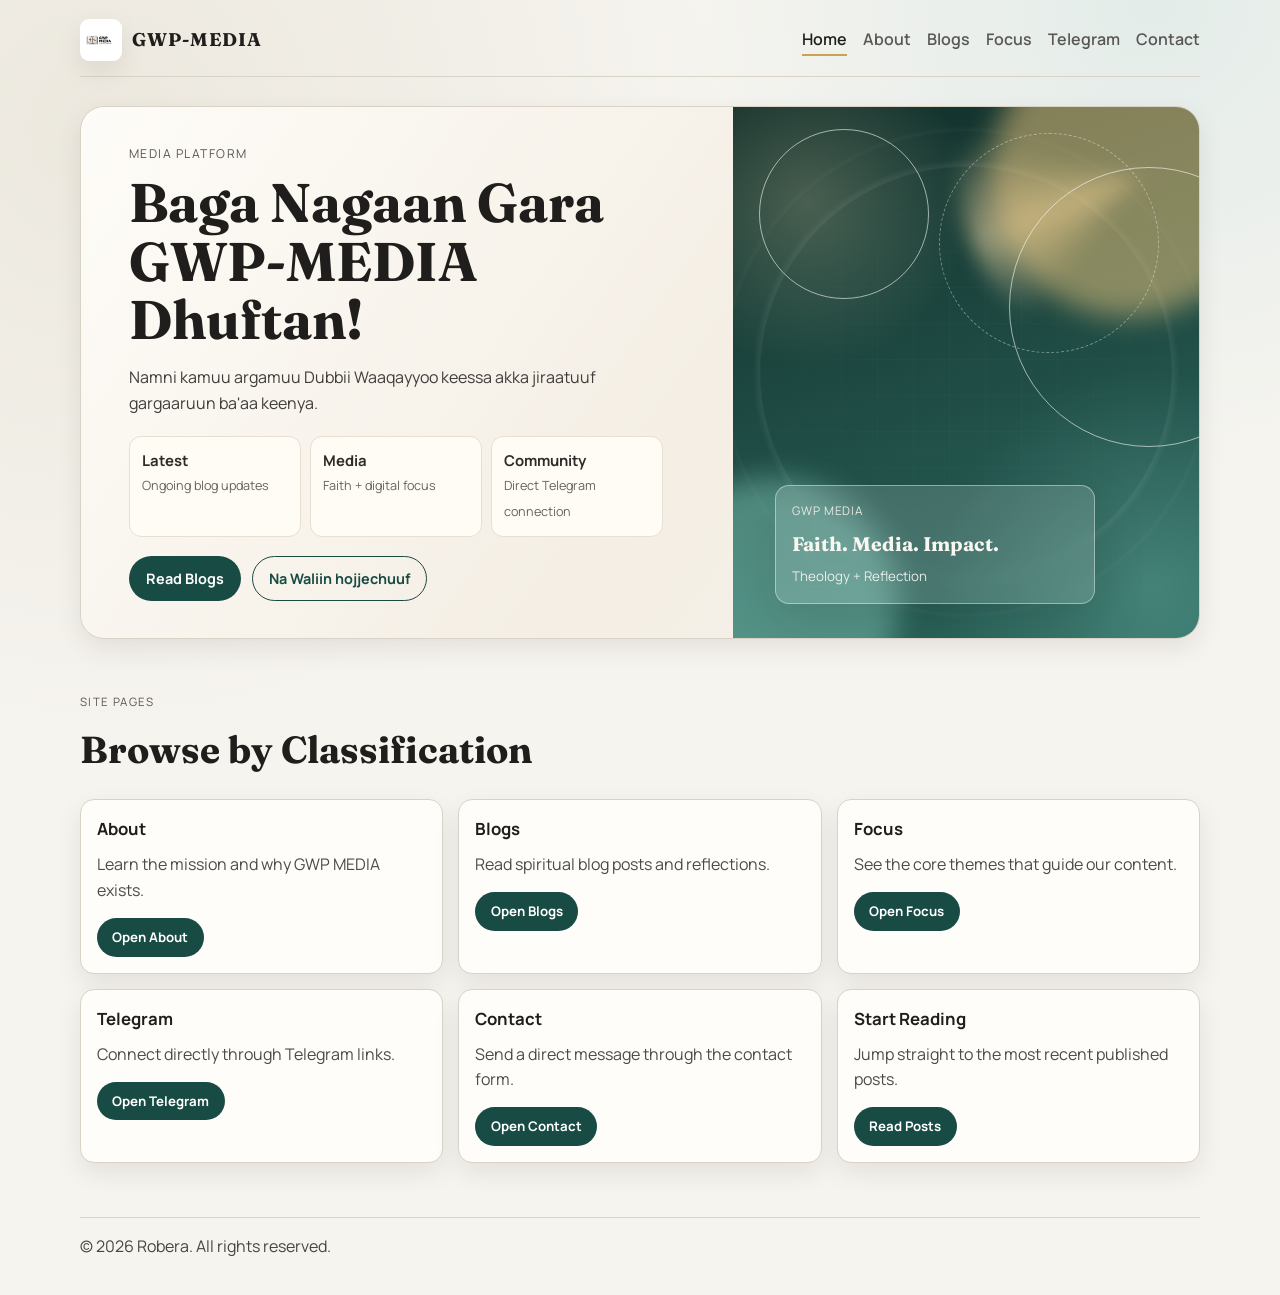
==== index.html @ 9ec862ce "Add files via upload" ====
﻿<!DOCTYPE html>
<html lang="en">
<head>
  <meta charset="UTF-8">
  <meta name="viewport" content="width=device-width, initial-scale=1">
  <meta name="description" content="GWP MEDIA personal site for ongoing media updates, Christian blog posts, and faith-focused content.">
  <meta name="robots" content="index, follow, max-image-preview:large">
  <link rel="canonical" href="https://www.example.com/">
  <meta property="og:type" content="website">
  <meta property="og:title" content="GWP MEDIA | Home">
  <meta property="og:description" content="Faith. Media. Impact. Explore blogs, focus areas, and contact pages on GWP MEDIA.">
  <meta property="og:url" content="https://www.example.com/">
  <meta property="og:image" content="https://www.example.com/GWP-MEDIA.png">
  <meta name="twitter:card" content="summary_large_image">
  <meta name="twitter:title" content="GWP MEDIA | Home">
  <meta name="twitter:description" content="Faith. Media. Impact. Explore blogs, focus areas, and contact pages.">
  <meta name="twitter:image" content="https://www.example.com/GWP-MEDIA.png">
  <title>GWP MEDIA | Home</title>
  <link rel="preconnect" href="https://fonts.googleapis.com">
  <link rel="preconnect" href="https://fonts.gstatic.com" crossorigin>
  <link href="https://fonts.googleapis.com/css2?family=Fraunces:opsz,wght@9..144,600;9..144,700&family=Manrope:wght@400;500;600;700&display=swap" rel="stylesheet">
  <link rel="stylesheet" href="style.css">
  <script type="application/ld+json">
  {
    "@context": "https://schema.org",
    "@type": "Organization",
    "name": "GWP MEDIA",
    "url": "https://www.example.com/",
    "logo": "https://www.example.com/GWP-MEDIA.png",
    "sameAs": [
      "https://t.me/Believe_In_Christ79",
      "https://t.me/Gosp22"
    ]
  }
  </script>
</head>
<body>
  <header class="site-header" id="home">
    <nav class="navbar" aria-label="Main navigation">
      <a href="./index.html" class="brand" aria-label="Go to home">
        <img src="GWP-MEDIA.png" alt="GWP MEDIA logo" class="site-logo">
        <span class="logo-text">GWP-MEDIA</span>
      </a>

      <ul class="nav-links">
        <li><a href="./index.html" class="active" aria-current="page">Home</a></li>
        <li><a href="./about.html">About</a></li>
        <li><a href="./blogs.html">Blogs</a></li>
        <li><a href="./focus.html">Focus</a></li>
        <li><a href="./telegram.html">Telegram</a></li>
        <li><a href="./contact.html">Contact</a></li>
      </ul>
    </nav>

    <section class="hero" aria-label="Hero section">
      <div class="hero-copy">
        <p class="hero-kicker">Media Platform</p>
        <h1>Baga Nagaan Gara GWP-MEDIA Dhuftan!</h1>
        <p class="hero-lead"><span lang="om">Namni kamuu argamuu Dubbii Waaqayyoo keessa akka jiraatuuf gargaaruun ba'aa keenya.</span></p>

        <div class="hero-metrics" aria-label="Site highlights">
          <div class="metric">
            <strong>Latest</strong>
            <span>Ongoing blog updates</span>
          </div>
          <div class="metric">
            <strong>Media</strong>
            <span>Faith + digital focus</span>
          </div>
          <div class="metric">
            <strong>Community</strong>
            <span>Direct Telegram connection</span>
          </div>
        </div>

        <div class="hero-actions">
          <a href="./blogs.html" class="btn">Read Blogs</a>
          <a href="./contact.html" class="btn btn-outline">Na Waliin hojjechuuf</a>
        </div>
      </div>

      <div class="hero-graphic" aria-hidden="true">
        <span class="graphic-grid"></span>
        <span class="graphic-beam"></span>
        <span class="graphic-glow graphic-glow-a"></span>
        <span class="graphic-glow graphic-glow-b"></span>
        <span class="graphic-circle graphic-circle-a"></span>
        <span class="graphic-circle graphic-circle-b"></span>
        <span class="graphic-orbit"></span>
        <div class="graphic-card">
          <p>GWP MEDIA</p>
          <strong>Faith. Media. Impact.</strong>
          <small>Theology + Reflection</small>
        </div>
      </div>
    </section>
  </header>

  <main>
    <section class="section">
      <div class="section-head">
        <p class="section-tag">Site Pages</p>
        <h2>Browse by Classification</h2>
      </div>

      <div class="cards">
        <article class="card">
          <h3>About</h3>
          <p>Learn the mission and why GWP MEDIA exists.</p>
          <p><a href="./about.html" class="btn read-more">Open About</a></p>
        </article>

        <article class="card">
          <h3>Blogs</h3>
          <p>Read spiritual blog posts and reflections.</p>
          <p><a href="./blogs.html" class="btn read-more">Open Blogs</a></p>
        </article>

        <article class="card">
          <h3>Focus</h3>
          <p>See the core themes that guide our content.</p>
          <p><a href="./focus.html" class="btn read-more">Open Focus</a></p>
        </article>

        <article class="card">
          <h3>Telegram</h3>
          <p>Connect directly through Telegram links.</p>
          <p><a href="./telegram.html" class="btn read-more">Open Telegram</a></p>
        </article>

        <article class="card">
          <h3>Contact</h3>
          <p>Send a direct message through the contact form.</p>
          <p><a href="./contact.html" class="btn read-more">Open Contact</a></p>
        </article>

        <article class="card">
          <h3>Start Reading</h3>
          <p>Jump straight to the most recent published posts.</p>
          <p><a href="./blogs.html" class="btn read-more">Read Posts</a></p>
        </article>
      </div>
    </section>
  </main>

  <footer>
    <p>&copy; 2026 Robera. All rights reserved.</p>
  </footer>
</body>
</html>
---- style.css ----
﻿:root {
  --bg: #f6f4ef;
  --surface: #fffdfa;
  --text: #1f1e1c;
  --muted: #585754;
  --line: #d8d2c7;
  --primary: #184b44;
  --primary-soft: #e2f0ec;
  --gold: #c9a252;
  --shadow-soft: 0 10px 26px rgba(20, 18, 16, 0.08);
  --shadow-deep: 0 20px 52px rgba(20, 18, 16, 0.14);
}

* {
  box-sizing: border-box;
}

html,
body {
  margin: 0;
  padding: 0;
}

body {
  font-family: "Manrope", "Segoe UI", sans-serif;
  color: var(--text);
  line-height: 1.6;
  background:
    radial-gradient(circle at 8% 10%, #ece8de 0%, transparent 38%),
    radial-gradient(circle at 90% 0%, #e3ece9 0%, transparent 28%),
    var(--bg);
}

img {
  max-width: 100%;
  display: block;
}

.site-header,
.section,
footer {
  width: min(1120px, 92vw);
  margin: 0 auto;
}

.site-header {
  padding: 1.2rem 0 0;
}

.navbar {
  display: flex;
  justify-content: space-between;
  align-items: center;
  gap: 1rem;
  border-bottom: 1px solid var(--line);
  padding-bottom: 0.95rem;
}

.brand {
  display: inline-flex;
  align-items: center;
  gap: 0.65rem;
  text-decoration: none;
}

.site-logo {
  width: 42px;
  height: 42px;
  border-radius: 9px;
  object-fit: cover;
  box-shadow: var(--shadow-soft);
}

.logo-text {
  font-family: "Fraunces", serif;
  font-weight: 700;
  font-size: 1.15rem;
  letter-spacing: 0.05em;
  color: var(--text);
}

.nav-links {
  list-style: none;
  display: flex;
  flex-wrap: wrap;
  gap: 1rem;
  margin: 0;
  padding: 0;
}

.nav-links a {
  color: var(--muted);
  text-decoration: none;
  font-weight: 600;
  padding-bottom: 0.2rem;
}

.nav-links a.active,
.nav-links a:hover {
  color: var(--text);
  border-bottom: 2px solid var(--gold);
}

.hero {
  margin-top: 1.8rem;
  display: grid;
  grid-template-columns: 1.15fr 0.85fr;
  gap: 1.4rem;
  border: 1px solid var(--line);
  border-radius: 24px;
  overflow: hidden;
  background: linear-gradient(125deg, #fefcf8 0%, #f4eee4 56%, #f7f4ed 100%);
  box-shadow: var(--shadow-soft);
}

.hero-copy {
  padding: 2.3rem clamp(1.1rem, 4vw, 3rem);
}

.hero-kicker {
  text-transform: uppercase;
  letter-spacing: 0.12em;
  font-size: 0.76rem;
  margin: 0;
  color: var(--muted);
}

.hero h1 {
  font-family: "Fraunces", serif;
  margin: 0.65rem 0 0;
  font-size: clamp(2rem, 4.4vw, 3.4rem);
  line-height: 1.08;
}

.hero-lead {
  margin-top: 0.95rem;
  color: #3f3d3a;
  max-width: 58ch;
}

.hero-metrics {
  margin-top: 1.2rem;
  display: grid;
  grid-template-columns: repeat(3, minmax(0, 1fr));
  gap: 0.6rem;
}

.metric {
  background: #fffcf6;
  border: 1px solid #e7dfd1;
  border-radius: 12px;
  padding: 0.75rem;
}

.metric strong {
  display: block;
  font-size: 0.93rem;
  color: #2e2c29;
}

.metric span {
  font-size: 0.79rem;
  color: #66635f;
}

.hero-actions {
  margin-top: 1.2rem;
  display: flex;
  gap: 0.7rem;
  flex-wrap: wrap;
}

.btn {
  display: inline-block;
  text-decoration: none;
  border: 1px solid transparent;
  background: var(--primary);
  color: #fff;
  border-radius: 999px;
  padding: 0.64rem 1rem;
  font-weight: 700;
  font-size: 0.9rem;
  transition: transform 0.25s ease, box-shadow 0.25s ease, background-color 0.25s ease;
}

.btn:hover {
  transform: translateY(-2px);
  box-shadow: 0 10px 20px rgba(24, 75, 68, 0.2);
}

.btn-outline {
  background: transparent;
  color: var(--primary);
  border-color: var(--primary);
}

.hero-graphic {
  position: relative;
  min-height: 360px;
  overflow: hidden;
  isolation: isolate;
  background:
    radial-gradient(circle at 16% 18%, rgba(253, 233, 187, 0.22) 0%, transparent 28%),
    radial-gradient(circle at 90% 90%, rgba(172, 245, 231, 0.2) 0%, transparent 34%),
    linear-gradient(162deg, #112e29 0%, #1e4a43 48%, #2d6b61 100%);
}

.hero-graphic::before,
.hero-graphic::after {
  content: "";
  position: absolute;
  inset: 0;
  pointer-events: none;
}

.hero-graphic::before {
  background: linear-gradient(112deg, transparent 30%, rgba(255, 255, 255, 0.08) 50%, transparent 67%);
  transform: translateX(-130%);
  animation: lightSweep 9s ease-in-out infinite;
  mix-blend-mode: screen;
}

.hero-graphic::after {
  background:
    radial-gradient(circle at center, transparent 0 58%, rgba(255, 255, 255, 0.18) 58.5%, transparent 60.5%),
    radial-gradient(circle at center, transparent 0 68%, rgba(255, 255, 255, 0.08) 68.5%, transparent 70%);
  opacity: 0.35;
}

.graphic-grid,
.graphic-beam,
.graphic-orbit {
  position: absolute;
  pointer-events: none;
}

.graphic-grid {
  inset: 0;
  background:
    linear-gradient(to right, rgba(255, 255, 255, 0.08) 1px, transparent 1px),
    linear-gradient(to bottom, rgba(255, 255, 255, 0.08) 1px, transparent 1px);
  background-size: 36px 36px;
  mask-image: radial-gradient(circle at center, black 22%, transparent 78%);
  opacity: 0.22;
}

.graphic-beam {
  width: 360px;
  height: 360px;
  right: -120px;
  top: -110px;
  border-radius: 50%;
  background: conic-gradient(from 90deg, transparent 0 35%, rgba(245, 218, 168, 0.75) 44%, transparent 54%);
  filter: blur(10px);
  opacity: 0.72;
  animation: beamRotate 20s linear infinite;
}

.graphic-glow {
  position: absolute;
  border-radius: 50%;
  filter: blur(14px);
  z-index: 1;
}

.graphic-glow-a {
  width: 280px;
  height: 280px;
  top: -70px;
  right: -70px;
  background: rgba(255, 212, 135, 0.48);
  animation: driftSlow 10s ease-in-out infinite;
}

.graphic-glow-b {
  width: 250px;
  height: 250px;
  bottom: -90px;
  left: -85px;
  background: rgba(176, 255, 236, 0.33);
  animation: driftSlow 12s ease-in-out infinite reverse;
}

.graphic-circle {
  position: absolute;
  border-radius: 50%;
  border: 1px solid rgba(255, 255, 255, 0.58);
  z-index: 2;
}

.graphic-circle-a {
  width: 280px;
  height: 280px;
  right: -90px;
  top: 60px;
  animation: spinPulse 20s linear infinite;
}

.graphic-circle-b {
  width: 170px;
  height: 170px;
  left: 26px;
  top: 22px;
  animation: spinPulse 15s linear infinite reverse;
}

.graphic-orbit {
  width: 220px;
  height: 220px;
  border: 1px dashed rgba(255, 255, 255, 0.45);
  border-radius: 50%;
  right: 40px;
  top: 26px;
  opacity: 0.88;
  z-index: 2;
  animation: spinPulse 26s linear infinite reverse;
}

.graphic-card {
  position: absolute;
  left: 42px;
  bottom: 34px;
  width: min(82%, 320px);
  padding: 1rem;
  border-radius: 14px;
  border: 1px solid rgba(255, 255, 255, 0.42);
  background: rgba(255, 255, 255, 0.15);
  color: #f8f7f2;
  backdrop-filter: blur(8px);
  box-shadow: var(--shadow-deep);
  z-index: 4;
  animation: floatCard 7s ease-in-out infinite;
}

.graphic-card p {
  margin: 0;
  letter-spacing: 0.07em;
  font-size: 0.74rem;
  text-transform: uppercase;
  color: #ebe8df;
}

.graphic-card strong {
  display: block;
  margin-top: 0.48rem;
  font-family: "Fraunces", serif;
  font-size: 1.23rem;
}

.graphic-card small {
  display: block;
  margin-top: 0.34rem;
  opacity: 0.9;
}

.section {
  padding: 3.4rem 0;
}

.section-head {
  margin-bottom: 1.2rem;
}

.section-tag {
  margin: 0;
  text-transform: uppercase;
  letter-spacing: 0.12em;
  font-size: 0.72rem;
  color: var(--muted);
}

.section-head h2 {
  margin: 0.5rem 0 0;
  font-size: clamp(1.65rem, 4vw, 2.35rem);
  font-family: "Fraunces", serif;
}

.cards {
  display: grid;
  grid-template-columns: repeat(3, minmax(0, 1fr));
  gap: 0.95rem;
}

.card {
  border: 1px solid var(--line);
  border-radius: 14px;
  padding: 1rem;
  background: var(--surface);
  box-shadow: var(--shadow-soft);
  transition: transform 0.25s ease, box-shadow 0.25s ease;
}

.card h3 {
  margin: 0;
  font-size: 1.05rem;
}

.card:hover {
  transform: translateY(-4px);
  box-shadow: 0 16px 30px rgba(20, 18, 16, 0.12);
}

.card p {
  margin: 0.58rem 0 0;
  color: #4d4b48;
}

.read-more {
  margin-top: 0.32rem;
  font-size: 0.83rem;
  padding: 0.48rem 0.9rem;
}

.about-copy {
  font-size: 1.03rem;
  max-width: 70ch;
  color: #3f3d3a;
}

.blog-container {
  display: grid;
  gap: 1rem;
}

.blog-post {
  display: grid;
  grid-template-columns: 190px 1fr;
  gap: 1rem;
  border: 1px solid var(--line);
  border-radius: 14px;
  background: var(--surface);
  padding: 0.9rem;
  box-shadow: var(--shadow-soft);
  transition: transform 0.25s ease, box-shadow 0.25s ease;
}

.blog-post:hover {
  transform: translateY(-3px);
  box-shadow: 0 16px 30px rgba(20, 18, 16, 0.11);
}

.post-thumb {
  border-radius: 10px;
  min-height: 136px;
}

.thumb-one {
  background: linear-gradient(135deg, #5f7f79 0%, #2e5a53 100%);
}

.thumb-two {
  background: linear-gradient(135deg, #baa067 0%, #8e6b35 100%);
}

.post-content-wrap h3 {
  margin: 0;
}

.post-content-wrap p {
  margin: 0.45rem 0 0;
  color: #4d4b48;
}

.contact-card {
  width: min(700px, 100%);
  background: var(--surface);
  border: 1px solid var(--line);
  border-radius: 14px;
  box-shadow: var(--shadow-soft);
  padding: 1rem;
}

.contact-form {
  display: grid;
  gap: 0.7rem;
}

.contact-form input,
.contact-form textarea {
  width: 100%;
  border: 1px solid #c9c2b6;
  border-radius: 10px;
  padding: 0.72rem;
  font: inherit;
  background: #fffdfa;
}

.contact-form textarea {
  min-height: 140px;
  resize: vertical;
}

.form-btn {
  width: fit-content;
}

.telegram-container {
  background: var(--surface);
  border: 1px solid var(--line);
  border-radius: 14px;
  padding: 1.2rem;
  box-shadow: var(--shadow-soft);
}

.telegram-actions {
  display: flex;
  gap: 0.8rem;
  flex-wrap: wrap;
  margin-top: 1rem;
}

.telegram-btn {
  display: inline-flex;
  align-items: center;
  gap: 0.55rem;
  text-decoration: none;
  color: #0d2f2a;
  background: var(--primary-soft);
  border: 1px solid #bcd4ce;
  border-radius: 999px;
  padding: 0.6rem 0.95rem;
  font-weight: 700;
}

.icon-animation img {
  width: 18px;
  height: 18px;
}

footer {
  border-top: 1px solid var(--line);
  padding: 1rem 0 2.2rem;
  color: #474541;
}

footer p {
  margin: 0;
}

@keyframes driftSlow {
  0%,
  100% {
    transform: translate(0, 0) scale(1);
  }
  50% {
    transform: translate(10px, -8px) scale(1.04);
  }
}

@keyframes lightSweep {
  0%,
  12% {
    transform: translateX(-130%);
    opacity: 0;
  }
  20% {
    opacity: 1;
  }
  50% {
    transform: translateX(130%);
    opacity: 0.8;
  }
  100% {
    transform: translateX(130%);
    opacity: 0;
  }
}

@keyframes beamRotate {
  from {
    transform: rotate(0deg);
  }
  to {
    transform: rotate(360deg);
  }
}

@keyframes spinPulse {
  0% {
    transform: rotate(0deg) scale(1);
    opacity: 0.65;
  }
  50% {
    transform: rotate(180deg) scale(1.03);
    opacity: 0.85;
  }
  100% {
    transform: rotate(360deg) scale(1);
    opacity: 0.65;
  }
}

@keyframes floatCard {
  0%,
  100% {
    transform: translateY(0);
  }
  50% {
    transform: translateY(-8px);
  }
}

@media (prefers-reduced-motion: reduce) {
  *,
  *::before,
  *::after {
    animation-duration: 0.01ms !important;
    animation-iteration-count: 1 !important;
    transition-duration: 0.01ms !important;
    scroll-behavior: auto !important;
  }
}

@media (max-width: 980px) {
  .hero {
    grid-template-columns: 1fr;
  }

  .hero-graphic {
    min-height: 280px;
  }

  .graphic-grid {
    opacity: 0.16;
  }

  .graphic-orbit {
    right: 20px;
    top: 16px;
    width: 180px;
    height: 180px;
  }

  .cards {
    grid-template-columns: repeat(2, minmax(0, 1fr));
  }
}

@media (max-width: 700px) {
  .navbar {
    flex-direction: column;
    align-items: flex-start;
  }

  .hero-metrics {
    grid-template-columns: 1fr;
  }

  .cards {
    grid-template-columns: 1fr;
  }

  .blog-post {
    grid-template-columns: 1fr;
  }

  .post-thumb {
    min-height: 120px;
  }
}
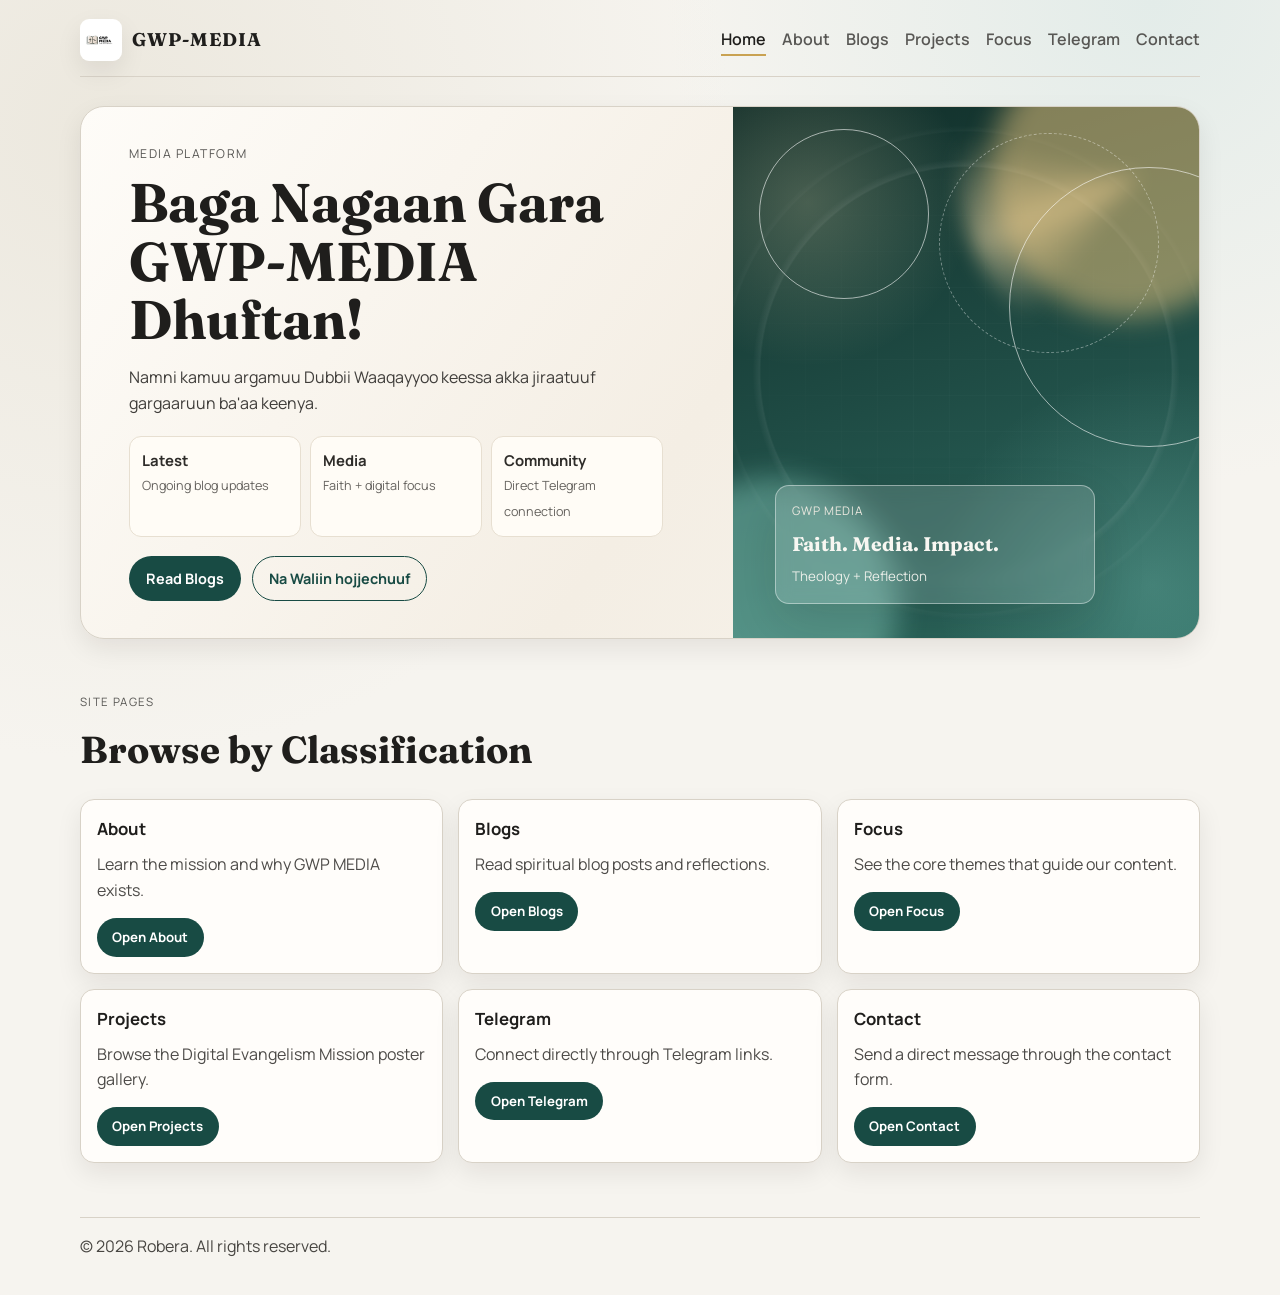
==== commit a0a6deec: "Add files via upload updated" ====
--- a/index.html
+++ b/index.html
@@ -46,6 +46,7 @@
         <li><a href="./index.html" class="active" aria-current="page">Home</a></li>
         <li><a href="./about.html">About</a></li>
         <li><a href="./blogs.html">Blogs</a></li>
+        <li><a href="./projects.html">Projects</a></li>
         <li><a href="./focus.html">Focus</a></li>
         <li><a href="./telegram.html">Telegram</a></li>
         <li><a href="./contact.html">Contact</a></li>
@@ -123,6 +124,12 @@
         </article>
 
         <article class="card">
+          <h3>Projects</h3>
+          <p>Browse the Digital Evangelism Mission poster gallery.</p>
+          <p><a href="./projects.html" class="btn read-more">Open Projects</a></p>
+        </article>
+
+        <article class="card">
           <h3>Telegram</h3>
           <p>Connect directly through Telegram links.</p>
           <p><a href="./telegram.html" class="btn read-more">Open Telegram</a></p>
@@ -134,11 +141,6 @@
           <p><a href="./contact.html" class="btn read-more">Open Contact</a></p>
         </article>
 
-        <article class="card">
-          <h3>Start Reading</h3>
-          <p>Jump straight to the most recent published posts.</p>
-          <p><a href="./blogs.html" class="btn read-more">Read Posts</a></p>
-        </article>
       </div>
     </section>
   </main>
--- a/style.css
+++ b/style.css
@@ -369,6 +369,7 @@
   color: var(--muted);
 }
 
+.section-head h1,
 .section-head h2 {
   margin: 0.5rem 0 0;
   font-size: clamp(1.65rem, 4vw, 2.35rem);
@@ -424,41 +425,165 @@
 
 .blog-post {
   display: grid;
-  grid-template-columns: 190px 1fr;
+  grid-template-columns: 220px 1fr;
   gap: 1rem;
   border: 1px solid var(--line);
-  border-radius: 14px;
+  border-radius: 18px;
   background: var(--surface);
-  padding: 0.9rem;
+  padding: 0.95rem;
+  box-shadow: var(--shadow-soft);
+  position: relative;
+  overflow: hidden;
+  transition: transform 0.25s ease, box-shadow 0.25s ease;
+}
+
+.blog-post:hover {
+  transform: translateY(-5px);
+  box-shadow: 0 18px 32px rgba(20, 18, 16, 0.14);
+}
+
+.blog-post::before {
+  content: "";
+  position: absolute;
+  left: 0;
+  top: 18px;
+  bottom: 18px;
+  width: 4px;
+  border-radius: 999px;
+  background: linear-gradient(180deg, #bea26c 0%, #2e5a53 100%);
+}
+
+.post-thumb {
+  position: relative;
+  border-radius: 10px;
+  min-height: 150px;
+  overflow: hidden;
+  border: 1px solid rgba(255, 255, 255, 0.35);
+  box-shadow: inset 0 0 0 1px rgba(255, 255, 255, 0.16);
+}
+
+.thumb-one {
+  background:
+    radial-gradient(circle at 76% 18%, rgba(255, 226, 171, 0.42) 0%, transparent 28%),
+    radial-gradient(circle at 24% 82%, rgba(177, 252, 236, 0.32) 0%, transparent 35%),
+    linear-gradient(138deg, #234a43 0%, #376d64 44%, #8da08f 100%);
+}
+
+.thumb-two {
+  background:
+    radial-gradient(circle at 18% 16%, rgba(255, 239, 197, 0.5) 0%, transparent 30%),
+    radial-gradient(circle at 86% 85%, rgba(192, 255, 239, 0.22) 0%, transparent 34%),
+    linear-gradient(140deg, #6f5429 0%, #9b7a42 45%, #355953 100%);
+}
+
+.post-thumb::before,
+.post-thumb::after {
+  content: "";
+  position: absolute;
+  pointer-events: none;
+}
+
+.post-thumb::before {
+  inset: 0;
+  background:
+    linear-gradient(to right, rgba(255, 255, 255, 0.14) 1px, transparent 1px),
+    linear-gradient(to bottom, rgba(255, 255, 255, 0.14) 1px, transparent 1px);
+  background-size: 26px 26px;
+  mix-blend-mode: soft-light;
+  opacity: 0.45;
+}
+
+.post-thumb::after {
+  left: 10px;
+  right: 10px;
+  bottom: 10px;
+  content: attr(data-label);
+  font-size: 0.68rem;
+  letter-spacing: 0.08em;
+  text-transform: uppercase;
+  color: #fcfbf7;
+  background: rgba(24, 25, 24, 0.34);
+  border: 1px solid rgba(255, 255, 255, 0.35);
+  border-radius: 999px;
+  padding: 0.3rem 0.55rem;
+  width: fit-content;
+  backdrop-filter: blur(2px);
+}
+
+.post-content-wrap h3 {
+  margin: 0;
+  font-size: 1.2rem;
+  line-height: 1.25;
+}
+
+.post-content-wrap p {
+  margin: 0.55rem 0 0;
+  color: #4d4b48;
+  max-width: 66ch;
+}
+
+.post-content-wrap .read-more {
+  margin-top: 0.8rem;
+}
+
+.projects-section {
+  padding-top: 0.2rem;
+}
+
+.project-card {
+  border: 1px solid var(--line);
+  border-radius: 16px;
+  background: var(--surface);
+  padding: 1rem;
+  box-shadow: var(--shadow-soft);
+}
+
+.project-card p {
+  margin: 0;
+  color: #4d4b48;
+  max-width: 76ch;
+}
+
+.poster-grid {
+  margin-top: 1rem;
+  display: grid;
+  grid-template-columns: repeat(auto-fit, minmax(130px, 1fr));
+  gap: 0.7rem;
+  max-width: 920px;
+  margin-left: auto;
+  margin-right: auto;
+}
+
+.poster-item {
+  margin: 0;
+  width: 100%;
+  max-width: 165px;
+  margin-inline: auto;
+  border: 1px solid var(--line);
+  border-radius: 12px;
+  overflow: hidden;
+  background: #fff;
   box-shadow: var(--shadow-soft);
   transition: transform 0.25s ease, box-shadow 0.25s ease;
 }
 
-.blog-post:hover {
-  transform: translateY(-3px);
-  box-shadow: 0 16px 30px rgba(20, 18, 16, 0.11);
-}
-
-.post-thumb {
-  border-radius: 10px;
-  min-height: 136px;
-}
-
-.thumb-one {
-  background: linear-gradient(135deg, #5f7f79 0%, #2e5a53 100%);
-}
-
-.thumb-two {
-  background: linear-gradient(135deg, #baa067 0%, #8e6b35 100%);
-}
-
-.post-content-wrap h3 {
-  margin: 0;
-}
-
-.post-content-wrap p {
-  margin: 0.45rem 0 0;
-  color: #4d4b48;
+.poster-item:hover {
+  transform: translateY(-4px);
+  box-shadow: 0 16px 30px rgba(20, 18, 16, 0.12);
+}
+
+.poster-item img {
+  width: 100%;
+  aspect-ratio: 4 / 5;
+  object-fit: cover;
+  background: #ece8de;
+}
+
+.poster-item figcaption {
+  padding: 0.45rem 0.55rem;
+  font-size: 0.76rem;
+  text-align: center;
+  color: #5b5854;
 }
 
 .contact-card {
@@ -527,6 +652,129 @@
   height: 18px;
 }
 
+/* Article pages */
+.blog-post-page {
+  background:
+    radial-gradient(circle at 10% 10%, #ece8de 0%, transparent 38%),
+    radial-gradient(circle at 90% 0%, #e1ece9 0%, transparent 30%),
+    var(--bg);
+}
+
+.post-header,
+.post-content {
+  width: min(920px, 92vw);
+  margin: 0 auto;
+}
+
+.post-header {
+  margin-top: 1.3rem;
+  border: 1px solid var(--line);
+  border-radius: 20px;
+  overflow: hidden;
+  background: var(--surface);
+  box-shadow: var(--shadow-soft);
+}
+
+.post-visual {
+  min-height: 230px;
+  position: relative;
+}
+
+.post-visual::before,
+.post-visual::after {
+  content: "";
+  position: absolute;
+  pointer-events: none;
+}
+
+.post-visual::before {
+  inset: 0;
+  background:
+    linear-gradient(to right, rgba(255, 255, 255, 0.12) 1px, transparent 1px),
+    linear-gradient(to bottom, rgba(255, 255, 255, 0.12) 1px, transparent 1px);
+  background-size: 34px 34px;
+  opacity: 0.45;
+}
+
+.post-visual::after {
+  width: 320px;
+  height: 320px;
+  right: -120px;
+  top: -130px;
+  border-radius: 50%;
+  background: radial-gradient(circle, rgba(255, 230, 178, 0.45) 0%, transparent 65%);
+}
+
+.post-one .post-visual {
+  background:
+    radial-gradient(circle at 18% 18%, rgba(255, 231, 190, 0.33) 0%, transparent 28%),
+    linear-gradient(145deg, #244c45 0%, #3a6f66 50%, #8f9f90 100%);
+}
+
+.post-two .post-visual {
+  background:
+    radial-gradient(circle at 16% 20%, rgba(255, 243, 208, 0.36) 0%, transparent 30%),
+    linear-gradient(145deg, #735729 0%, #9f7e43 45%, #355a53 100%);
+}
+
+.post-header h1 {
+  margin: 0;
+  padding: 1.35rem 1.4rem 0.25rem;
+  font-family: "Fraunces", serif;
+  font-size: clamp(1.6rem, 3.7vw, 2.45rem);
+  line-height: 1.16;
+}
+
+.post-meta {
+  margin: 0;
+  padding: 0 1.4rem 1.25rem;
+  color: #5b5854;
+  text-transform: uppercase;
+  letter-spacing: 0.08em;
+  font-size: 0.78rem;
+}
+
+.post-content {
+  margin-top: 1rem;
+  margin-bottom: 2.6rem;
+  border: 1px solid var(--line);
+  border-radius: 18px;
+  background: #fffdf9;
+  box-shadow: var(--shadow-soft);
+  padding: clamp(1rem, 3vw, 2rem);
+}
+
+.post-content p {
+  margin: 0;
+  color: #383633;
+}
+
+.post-content p + p {
+  margin-top: 0.95rem;
+}
+
+.post-content p:first-child::first-letter {
+  font-size: 2rem;
+  font-family: "Fraunces", serif;
+  color: #264f47;
+  line-height: 1;
+}
+
+.post-note {
+  margin-top: 1rem;
+  border-left: 4px solid #b6914f;
+  background: #f8f2e5;
+  border-radius: 8px;
+  padding: 0.75rem 0.85rem;
+  color: #3e3a34;
+}
+
+.post-signoff {
+  margin-top: 1.3rem !important;
+  font-weight: 700;
+  color: #234a43 !important;
+}
+
 footer {
   border-top: 1px solid var(--line);
   padding: 1rem 0 2.2rem;
@@ -655,6 +903,23 @@
   }
 
   .post-thumb {
-    min-height: 120px;
-  }
-}
+    min-height: 170px;
+  }
+
+  .post-visual {
+    min-height: 170px;
+  }
+
+  .post-header h1 {
+    padding: 1rem 1rem 0.2rem;
+  }
+
+  .post-meta {
+    padding: 0 1rem 1rem;
+  }
+
+  .poster-grid {
+    grid-template-columns: repeat(2, minmax(0, 1fr));
+    gap: 0.55rem;
+  }
+}
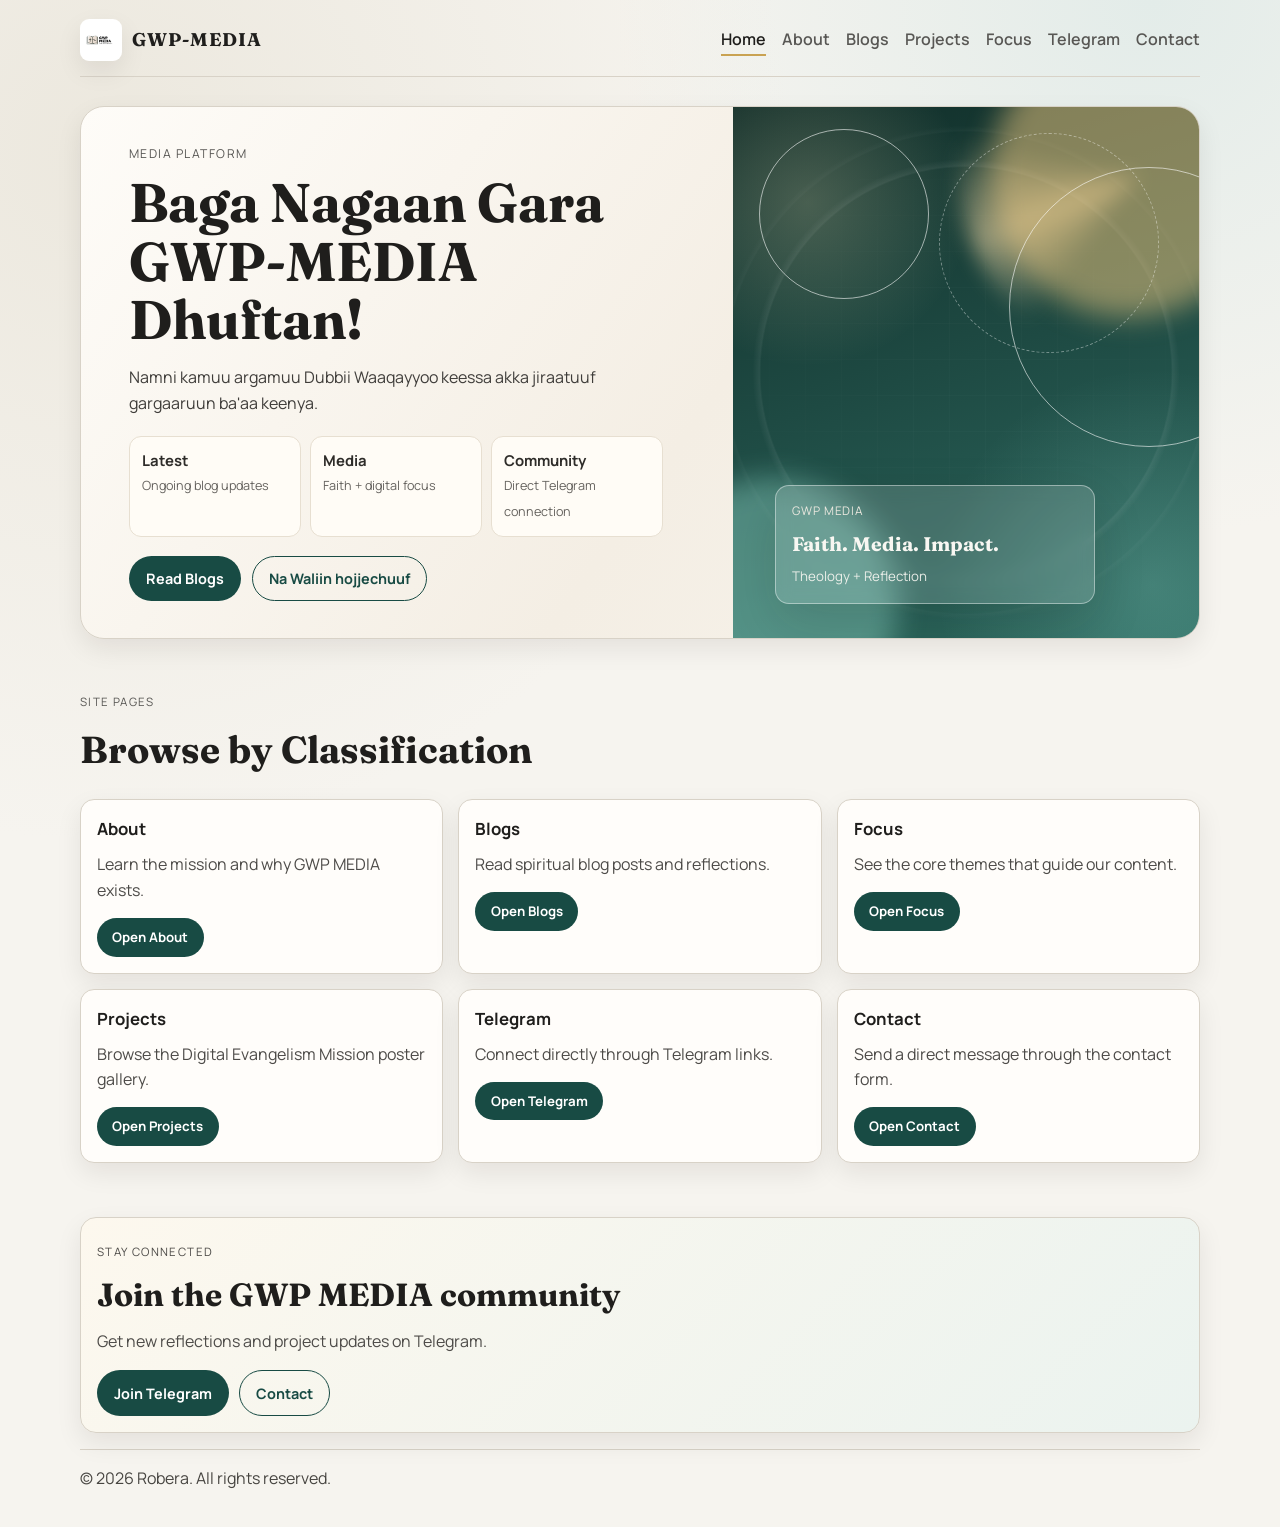
==== commit 22ea5071: "Add files via upload updated" ====
--- a/index.html
+++ b/index.html
@@ -33,12 +33,16 @@
     ]
   }
   </script>
+  <link rel="icon" type="image/png" href="./GWP-MEDIA.png">
+  <link rel="manifest" href="./site.webmanifest">
+  <meta name="theme-color" content="#184b44">
+  <script src="script.js" defer></script>
 </head>
 <body>
   <header class="site-header" id="home">
     <nav class="navbar" aria-label="Main navigation">
       <a href="./index.html" class="brand" aria-label="Go to home">
-        <img src="GWP-MEDIA.png" alt="GWP MEDIA logo" class="site-logo">
+        <img src="GWP-MEDIA.png" alt="GWP MEDIA logo" class="site-logo" width="42" height="42" decoding="async">
         <span class="logo-text">GWP-MEDIA</span>
       </a>
 
@@ -144,9 +148,21 @@
       </div>
     </section>
   </main>
-
+  <section class="site-cta reveal" aria-labelledby="cta-title">
+    <div class="site-cta-inner">
+      <p class="section-tag">Stay Connected</p>
+      <h2 id="cta-title">Join the GWP MEDIA community</h2>
+      <p>Get new reflections and project updates on Telegram.</p>
+      <div class="site-cta-actions">
+        <a href="https://t.me/Gosp22" target="_blank" rel="noopener noreferrer" class="btn">Join Telegram</a>
+        <a href="./contact.html" class="btn btn-outline">Contact</a>
+      </div>
+    </div>
+  </section>
   <footer>
     <p>&copy; 2026 Robera. All rights reserved.</p>
   </footer>
 </body>
 </html>
+
+
--- a/style.css
+++ b/style.css
@@ -526,8 +526,157 @@
   margin-top: 0.8rem;
 }
 
+.blog-tools {
+  display: flex;
+  justify-content: space-between;
+  align-items: center;
+  gap: 0.8rem;
+  flex-wrap: wrap;
+  margin-bottom: 1rem;
+}
+
+.blog-tools input[type="search"] {
+  width: min(360px, 100%);
+  border: 1px solid #c9c2b6;
+  border-radius: 999px;
+  padding: 0.62rem 0.9rem;
+  font: inherit;
+  background: #fffdfa;
+}
+
+.blog-filters {
+  display: flex;
+  flex-wrap: wrap;
+  gap: 0.45rem;
+}
+
+.filter-chip {
+  border: 1px solid #cfc5b6;
+  border-radius: 999px;
+  padding: 0.36rem 0.72rem;
+  font-size: 0.74rem;
+  color: #4f4c48;
+  background: #faf6ef;
+  cursor: pointer;
+}
+
+.filter-chip.is-active {
+  color: #fff;
+  border-color: #1f564e;
+  background: #1f564e;
+}
+
+.project-hero {
+  margin-top: 1.2rem;
+  display: grid;
+  grid-template-columns: 1.1fr 0.9fr;
+  gap: 1rem;
+  border: 1px solid var(--line);
+  border-radius: 18px;
+  overflow: hidden;
+  background: linear-gradient(140deg, #fdfaf3 0%, #f3ece1 48%, #e8eee9 100%);
+  box-shadow: var(--shadow-soft);
+}
+
+.project-hero-copy {
+  padding: clamp(1rem, 3vw, 1.8rem);
+}
+
+.project-hero-copy h1 {
+  margin: 0.45rem 0 0;
+  font-family: "Fraunces", serif;
+  font-size: clamp(1.8rem, 4vw, 2.6rem);
+  line-height: 1.1;
+}
+
+.project-hero-copy p {
+  margin: 0.8rem 0 0;
+  max-width: 62ch;
+  color: #46433f;
+}
+
+.project-metrics {
+  margin-top: 1rem;
+  display: grid;
+  grid-template-columns: repeat(3, minmax(0, 1fr));
+  gap: 0.55rem;
+}
+
+.project-metric {
+  border: 1px solid #d7cebe;
+  border-radius: 12px;
+  background: #fffdf8;
+  padding: 0.6rem;
+}
+
+.project-metric strong {
+  display: block;
+  font-size: 1rem;
+  color: #214a43;
+}
+
+.project-metric span {
+  color: #5b5854;
+  font-size: 0.77rem;
+}
+
+.project-hero-art {
+  position: relative;
+  min-height: 250px;
+  background:
+    radial-gradient(circle at 18% 20%, rgba(255, 236, 191, 0.28) 0%, transparent 30%),
+    linear-gradient(150deg, #1d443d 0%, #2b5e56 52%, #3b7c70 100%);
+  overflow: hidden;
+}
+
+.project-art-ring {
+  position: absolute;
+  width: 240px;
+  height: 240px;
+  border-radius: 50%;
+  border: 1px solid rgba(255, 255, 255, 0.6);
+  right: -70px;
+  top: 20px;
+}
+
+.project-art-glow {
+  position: absolute;
+  width: 220px;
+  height: 220px;
+  border-radius: 50%;
+  left: -70px;
+  bottom: -80px;
+  background: rgba(185, 255, 236, 0.35);
+  filter: blur(10px);
+}
+
+.project-art-card {
+  position: absolute;
+  left: 24px;
+  bottom: 22px;
+  border: 1px solid rgba(255, 255, 255, 0.42);
+  border-radius: 12px;
+  background: rgba(255, 255, 255, 0.14);
+  backdrop-filter: blur(4px);
+  color: #f8f7f2;
+  padding: 0.75rem 0.85rem;
+}
+
+.project-art-card p {
+  margin: 0;
+  text-transform: uppercase;
+  letter-spacing: 0.07em;
+  font-size: 0.68rem;
+}
+
+.project-art-card strong {
+  display: block;
+  margin-top: 0.3rem;
+  font-family: "Fraunces", serif;
+}
+
 .projects-section {
-  padding-top: 0.2rem;
+  padding-top: 1.6rem;
 }
 
 .project-card {
@@ -538,14 +687,37 @@
   box-shadow: var(--shadow-soft);
 }
 
-.project-card p {
+.project-toolbar {
+  display: flex;
+  justify-content: space-between;
+  align-items: center;
+  gap: 0.8rem;
+  flex-wrap: wrap;
+}
+
+.project-toolbar p {
   margin: 0;
   color: #4d4b48;
-  max-width: 76ch;
+  font-weight: 600;
+}
+
+.project-chips {
+  display: inline-flex;
+  flex-wrap: wrap;
+  gap: 0.45rem;
+}
+
+.project-chip {
+  border: 1px solid #cfc5b6;
+  border-radius: 999px;
+  padding: 0.28rem 0.6rem;
+  font-size: 0.73rem;
+  color: #4f4c48;
+  background: #faf6ef;
 }
 
 .poster-grid {
-  margin-top: 1rem;
+  margin-top: 0.9rem;
   display: grid;
   grid-template-columns: repeat(auto-fit, minmax(130px, 1fr));
   gap: 0.7rem;
@@ -555,6 +727,7 @@
 }
 
 .poster-item {
+  position: relative;
   margin: 0;
   width: 100%;
   max-width: 165px;
@@ -579,11 +752,63 @@
   background: #ece8de;
 }
 
+.poster-badge {
+  position: absolute;
+  left: 7px;
+  top: 7px;
+  border: 1px solid rgba(255, 255, 255, 0.55);
+  border-radius: 999px;
+  background: rgba(18, 18, 18, 0.45);
+  color: #f7f5f1;
+  font-size: 0.64rem;
+  letter-spacing: 0.05em;
+  text-transform: uppercase;
+  padding: 0.22rem 0.45rem;
+}
+
 .poster-item figcaption {
   padding: 0.45rem 0.55rem;
   font-size: 0.76rem;
   text-align: center;
   color: #5b5854;
+}
+
+.lightbox {
+  position: fixed;
+  inset: 0;
+  display: none;
+  place-items: center;
+  background: rgba(10, 10, 10, 0.85);
+  z-index: 1000;
+  padding: 1rem;
+}
+
+.lightbox.is-open {
+  display: grid;
+}
+
+.lightbox-image {
+  max-width: min(860px, 92vw);
+  max-height: 84vh;
+  border-radius: 12px;
+  border: 1px solid rgba(255, 255, 255, 0.2);
+  box-shadow: 0 24px 50px rgba(0, 0, 0, 0.45);
+}
+
+.lightbox-close {
+  position: absolute;
+  top: 16px;
+  right: 16px;
+  border: 1px solid rgba(255, 255, 255, 0.35);
+  border-radius: 999px;
+  background: rgba(20, 20, 20, 0.6);
+  color: #fff;
+  padding: 0.45rem 0.75rem;
+  cursor: pointer;
+}
+
+.no-scroll {
+  overflow: hidden;
 }
 
 .contact-card {
@@ -775,6 +1000,106 @@
   color: #234a43 !important;
 }
 
+.reading-progress {
+  position: sticky;
+  top: 0;
+  z-index: 1200;
+  height: 4px;
+  background: rgba(24, 75, 68, 0.15);
+}
+
+.reading-progress span {
+  display: block;
+  width: 100%;
+  height: 100%;
+  background: linear-gradient(90deg, #1a4f47 0%, #c9a252 100%);
+  transform-origin: left center;
+  transform: scaleX(0);
+}
+
+.related-posts {
+  margin-top: 1.4rem;
+  border-top: 1px solid var(--line);
+  padding-top: 1rem;
+}
+
+.related-posts h2 {
+  margin: 0;
+  font-size: 1.25rem;
+  font-family: "Fraunces", serif;
+}
+
+.related-grid {
+  margin-top: 0.75rem;
+  display: grid;
+  grid-template-columns: 1fr 1fr;
+  gap: 0.8rem;
+}
+
+.related-card {
+  border: 1px solid var(--line);
+  border-radius: 12px;
+  background: #fff;
+  padding: 0.8rem;
+}
+
+.related-card h3 {
+  margin: 0;
+  font-size: 1rem;
+}
+
+.related-card p {
+  margin-top: 0.45rem;
+  color: #4f4c48;
+}
+
+.site-cta {
+  width: min(1120px, 92vw);
+  margin: 0 auto 1rem;
+}
+
+.site-cta-inner {
+  border: 1px solid var(--line);
+  border-radius: 16px;
+  padding: 1rem;
+  background: linear-gradient(135deg, #fdf8ee 0%, #ebf3ef 100%);
+  box-shadow: var(--shadow-soft);
+}
+
+.site-cta-inner h2 {
+  margin: 0.45rem 0 0;
+  font-family: "Fraunces", serif;
+  font-size: clamp(1.3rem, 3vw, 2rem);
+}
+
+.site-cta-inner p {
+  margin-top: 0.55rem;
+  color: #4d4b48;
+}
+
+.site-cta-actions {
+  margin-top: 0.8rem;
+  display: flex;
+  gap: 0.6rem;
+  flex-wrap: wrap;
+}
+
+.reveal {
+  opacity: 1;
+  transform: none;
+}
+
+.js-reveal .reveal {
+  opacity: 0;
+  transform: translateY(14px);
+  transition: opacity 0.55s ease, transform 0.55s ease;
+}
+
+.js-reveal .reveal.is-visible {
+  opacity: 1;
+  transform: translateY(0);
+}
+
 footer {
   border-top: 1px solid var(--line);
   padding: 1rem 0 2.2rem;
@@ -864,8 +1189,16 @@
     grid-template-columns: 1fr;
   }
 
+  .project-hero {
+    grid-template-columns: 1fr;
+  }
+
   .hero-graphic {
     min-height: 280px;
+  }
+
+  .project-hero-art {
+    min-height: 200px;
   }
 
   .graphic-grid {
@@ -894,6 +1227,10 @@
     grid-template-columns: 1fr;
   }
 
+  .project-metrics {
+    grid-template-columns: 1fr;
+  }
+
   .cards {
     grid-template-columns: 1fr;
   }
@@ -922,4 +1259,13 @@
     grid-template-columns: repeat(2, minmax(0, 1fr));
     gap: 0.55rem;
   }
-}
+
+  .project-toolbar {
+    flex-direction: column;
+    align-items: flex-start;
+  }
+
+  .related-grid {
+    grid-template-columns: 1fr;
+  }
+}
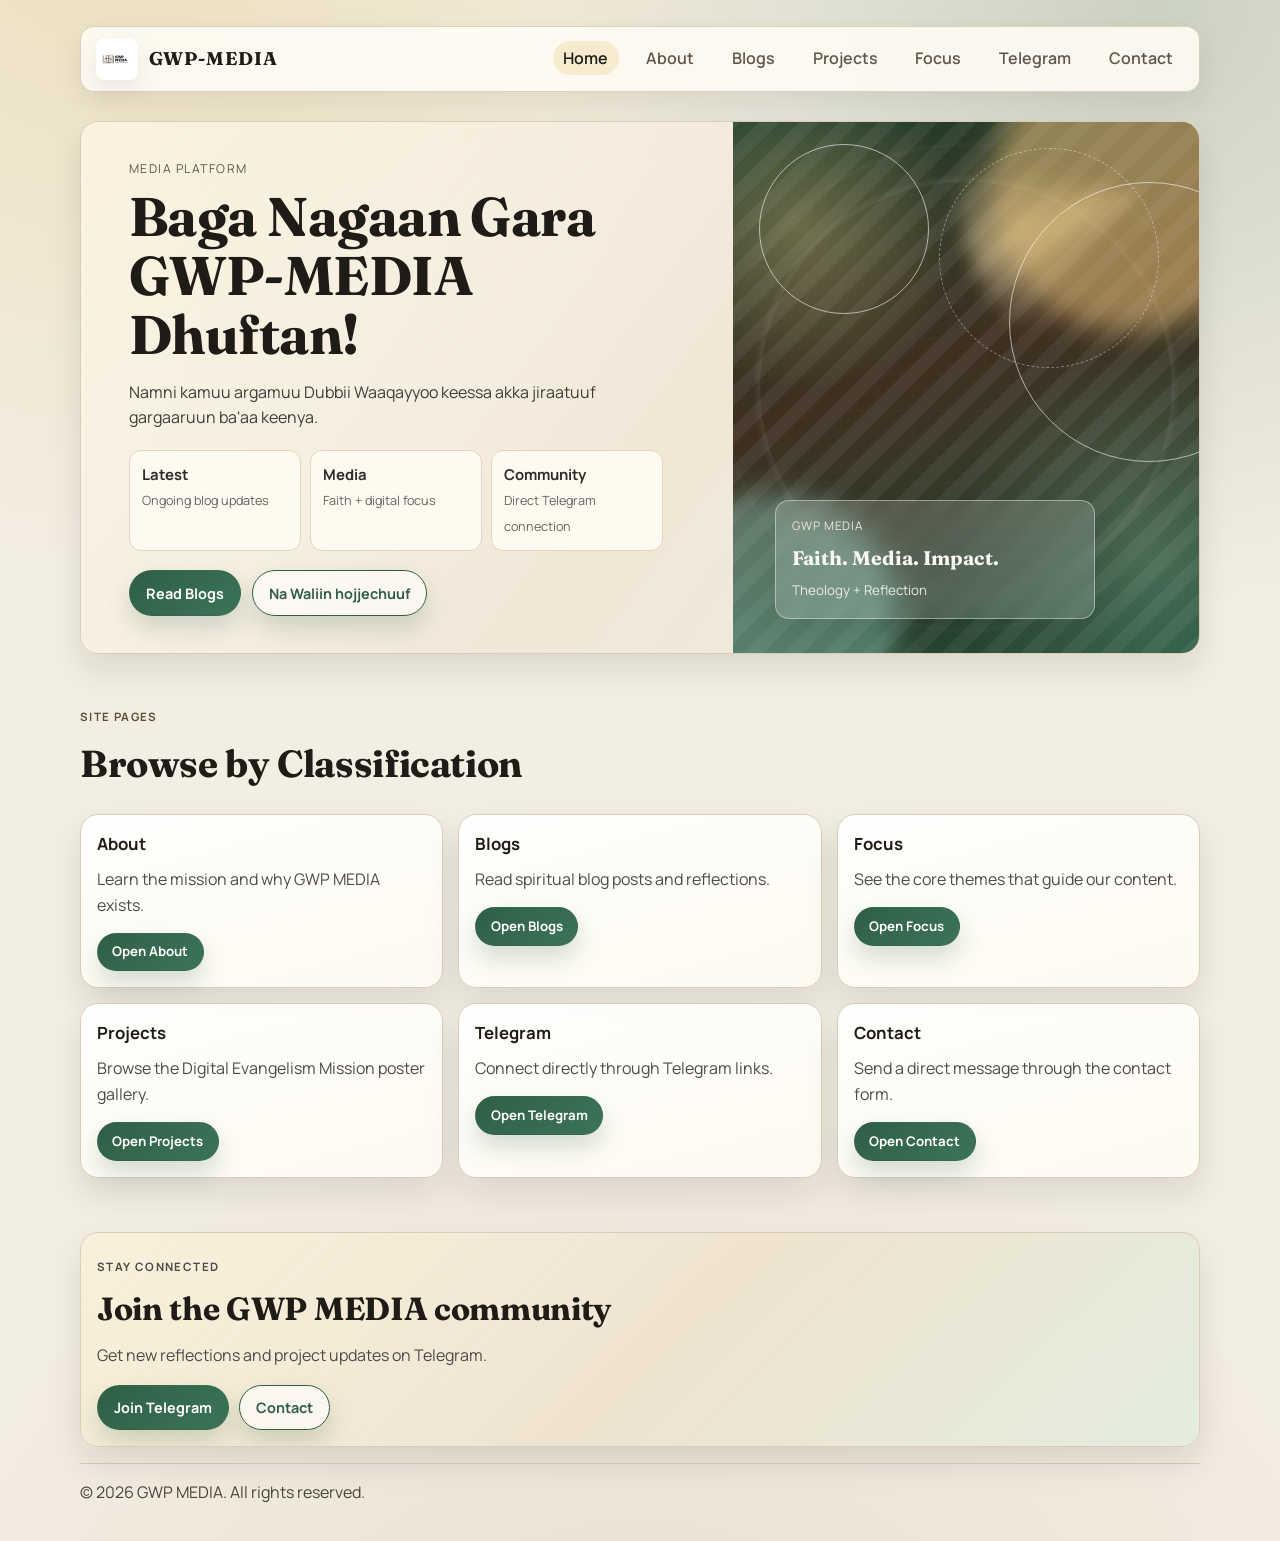
==== commit 3d3070d5: "Add files via upload" ====
--- a/index.html
+++ b/index.html
@@ -33,10 +33,10 @@
     ]
   }
   </script>
-  <link rel="icon" type="image/png" href="./GWP-MEDIA.png">
-  <link rel="manifest" href="./site.webmanifest">
-  <meta name="theme-color" content="#184b44">
-  <script src="script.js" defer></script>
+  <link rel="icon" type="image/png" href="./GWP-MEDIA.png">
+  <link rel="manifest" href="./site.webmanifest">
+  <meta name="theme-color" content="#184b44">
+  <script src="script.js" defer></script>
 </head>
 <body>
   <header class="site-header" id="home">
@@ -158,11 +158,10 @@
         <a href="./contact.html" class="btn btn-outline">Contact</a>
       </div>
     </div>
-  </section>
+  </section>
   <footer>
-    <p>&copy; 2026 Robera. All rights reserved.</p>
+    <p>&copy; 2026 GWP MEDIA. All rights reserved.</p>
   </footer>
 </body>
 </html>
-
-
+
--- a/style.css
+++ b/style.css
@@ -1,12 +1,14 @@
 ﻿:root {
-  --bg: #f6f4ef;
-  --surface: #fffdfa;
-  --text: #1f1e1c;
-  --muted: #585754;
-  --line: #d8d2c7;
-  --primary: #184b44;
-  --primary-soft: #e2f0ec;
-  --gold: #c9a252;
+  --bg: #f3eee2;
+  --surface: #fffcf5;
+  --text: #1f1b17;
+  --muted: #60574b;
+  --line: #d8cdb9;
+  --primary: #2f5f46;
+  --primary-soft: #e6f0e8;
+  --gold: #d5ab3b;
+  --accent-red: #8f2f2f;
+  --accent-earth: #8f6845;
   --shadow-soft: 0 10px 26px rgba(20, 18, 16, 0.08);
   --shadow-deep: 0 20px 52px rgba(20, 18, 16, 0.14);
 }
@@ -26,8 +28,13 @@
   color: var(--text);
   line-height: 1.6;
   background:
-    radial-gradient(circle at 8% 10%, #ece8de 0%, transparent 38%),
-    radial-gradient(circle at 90% 0%, #e3ece9 0%, transparent 28%),
+    repeating-linear-gradient(
+      45deg,
+      rgba(143, 104, 69, 0.04) 0 10px,
+      rgba(255, 255, 255, 0) 10px 20px
+    ),
+    radial-gradient(circle at 8% 10%, #ebe2cf 0%, transparent 40%),
+    radial-gradient(circle at 90% 0%, #e3ecd9 0%, transparent 30%),
     var(--bg);
 }
 
@@ -109,7 +116,9 @@
   border: 1px solid var(--line);
   border-radius: 24px;
   overflow: hidden;
-  background: linear-gradient(125deg, #fefcf8 0%, #f4eee4 56%, #f7f4ed 100%);
+  background:
+    linear-gradient(135deg, rgba(213, 171, 59, 0.12) 0%, transparent 40%),
+    linear-gradient(126deg, #fffcf5 0%, #f1e7d7 54%, #ecefdf 100%);
   box-shadow: var(--shadow-soft);
 }
 
@@ -146,8 +155,8 @@
 }
 
 .metric {
-  background: #fffcf6;
-  border: 1px solid #e7dfd1;
+  background: #fffaf0;
+  border: 1px solid #e1d5c0;
   border-radius: 12px;
   padding: 0.75rem;
 }
@@ -174,7 +183,7 @@
   display: inline-block;
   text-decoration: none;
   border: 1px solid transparent;
-  background: var(--primary);
+  background: linear-gradient(140deg, var(--primary) 0%, #3c7458 100%);
   color: #fff;
   border-radius: 999px;
   padding: 0.64rem 1rem;
@@ -185,7 +194,7 @@
 
 .btn:hover {
   transform: translateY(-2px);
-  box-shadow: 0 10px 20px rgba(24, 75, 68, 0.2);
+  box-shadow: 0 10px 20px rgba(47, 95, 70, 0.24);
 }
 
 .btn-outline {
@@ -200,9 +209,14 @@
   overflow: hidden;
   isolation: isolate;
   background:
-    radial-gradient(circle at 16% 18%, rgba(253, 233, 187, 0.22) 0%, transparent 28%),
-    radial-gradient(circle at 90% 90%, rgba(172, 245, 231, 0.2) 0%, transparent 34%),
-    linear-gradient(162deg, #112e29 0%, #1e4a43 48%, #2d6b61 100%);
+    repeating-linear-gradient(
+      -45deg,
+      rgba(255, 255, 255, 0.06) 0 14px,
+      rgba(255, 255, 255, 0) 14px 28px
+    ),
+    radial-gradient(circle at 14% 20%, rgba(255, 224, 150, 0.3) 0%, transparent 28%),
+    radial-gradient(circle at 90% 82%, rgba(157, 204, 170, 0.28) 0%, transparent 34%),
+    linear-gradient(160deg, #1f3f2c 0%, #3f2f20 45%, #214f3a 100%);
 }
 
 .hero-graphic::before,
@@ -450,7 +464,7 @@
   bottom: 18px;
   width: 4px;
   border-radius: 999px;
-  background: linear-gradient(180deg, #bea26c 0%, #2e5a53 100%);
+  background: linear-gradient(180deg, var(--gold) 0%, var(--accent-red) 48%, var(--primary) 100%);
 }
 
 .post-thumb {
@@ -464,16 +478,16 @@
 
 .thumb-one {
   background:
-    radial-gradient(circle at 76% 18%, rgba(255, 226, 171, 0.42) 0%, transparent 28%),
-    radial-gradient(circle at 24% 82%, rgba(177, 252, 236, 0.32) 0%, transparent 35%),
-    linear-gradient(138deg, #234a43 0%, #376d64 44%, #8da08f 100%);
+    radial-gradient(circle at 76% 18%, rgba(255, 221, 134, 0.42) 0%, transparent 30%),
+    radial-gradient(circle at 24% 82%, rgba(180, 212, 170, 0.28) 0%, transparent 35%),
+    linear-gradient(138deg, #29553e 0%, #6e4d2e 48%, #3f7157 100%);
 }
 
 .thumb-two {
   background:
-    radial-gradient(circle at 18% 16%, rgba(255, 239, 197, 0.5) 0%, transparent 30%),
-    radial-gradient(circle at 86% 85%, rgba(192, 255, 239, 0.22) 0%, transparent 34%),
-    linear-gradient(140deg, #6f5429 0%, #9b7a42 45%, #355953 100%);
+    radial-gradient(circle at 18% 16%, rgba(255, 238, 186, 0.45) 0%, transparent 30%),
+    radial-gradient(circle at 86% 85%, rgba(176, 212, 188, 0.24) 0%, transparent 34%),
+    linear-gradient(140deg, #7f462f 0%, #b7893a 45%, #2d6049 100%);
 }
 
 .post-thumb::before,
@@ -574,7 +588,9 @@
   border: 1px solid var(--line);
   border-radius: 18px;
   overflow: hidden;
-  background: linear-gradient(140deg, #fdfaf3 0%, #f3ece1 48%, #e8eee9 100%);
+  background:
+    linear-gradient(145deg, rgba(213, 171, 59, 0.12) 0%, transparent 40%),
+    linear-gradient(142deg, #fef9ef 0%, #f1e5d1 50%, #e5eddf 100%);
   box-shadow: var(--shadow-soft);
 }
 
@@ -591,41 +607,21 @@
 
 .project-hero-copy p {
   margin: 0.8rem 0 0;
-  max-width: 62ch;
+  max-width: 54ch;
   color: #46433f;
-}
-
-.project-metrics {
-  margin-top: 1rem;
-  display: grid;
-  grid-template-columns: repeat(3, minmax(0, 1fr));
-  gap: 0.55rem;
-}
-
-.project-metric {
-  border: 1px solid #d7cebe;
-  border-radius: 12px;
-  background: #fffdf8;
-  padding: 0.6rem;
-}
-
-.project-metric strong {
-  display: block;
-  font-size: 1rem;
-  color: #214a43;
-}
-
-.project-metric span {
-  color: #5b5854;
-  font-size: 0.77rem;
 }
 
 .project-hero-art {
   position: relative;
   min-height: 250px;
   background:
-    radial-gradient(circle at 18% 20%, rgba(255, 236, 191, 0.28) 0%, transparent 30%),
-    linear-gradient(150deg, #1d443d 0%, #2b5e56 52%, #3b7c70 100%);
+    repeating-linear-gradient(
+      35deg,
+      rgba(255, 255, 255, 0.06) 0 12px,
+      rgba(255, 255, 255, 0) 12px 24px
+    ),
+    radial-gradient(circle at 20% 22%, rgba(255, 224, 148, 0.28) 0%, transparent 30%),
+    linear-gradient(152deg, #2f4f36 0%, #654a2e 52%, #2d6b4e 100%);
   overflow: hidden;
 }
 
@@ -676,15 +672,44 @@
 }
 
 .projects-section {
-  padding-top: 1.6rem;
+  padding-top: 0.6rem;
 }
 
 .project-card {
   border: 1px solid var(--line);
   border-radius: 16px;
-  background: var(--surface);
-  padding: 1rem;
-  box-shadow: var(--shadow-soft);
+  background:
+    linear-gradient(#fefbf4, #fefbf4) padding-box,
+    linear-gradient(135deg, rgba(213, 171, 59, 0.45) 0%, rgba(143, 47, 47, 0.26) 52%, rgba(47, 95, 70, 0.42) 100%) border-box;
+  padding: 0.95rem;
+  box-shadow: 0 12px 26px rgba(20, 18, 16, 0.08);
+}
+
+.project-panel {
+  max-width: 620px;
+  margin: 0 auto 0.8rem;
+  text-align: center;
+}
+
+.project-panel h2 {
+  margin: 0;
+  font-size: clamp(1.2rem, 2.8vw, 1.6rem);
+  font-family: "Fraunces", serif;
+}
+
+.project-panel p {
+  margin: 0.35rem 0 0;
+  color: #4d4942;
+}
+
+.featured-poster-wrap {
+  display: grid;
+  place-items: center;
+  margin-bottom: 0.7rem;
+}
+
+.featured-poster {
+  max-width: 205px;
 }
 
 .project-toolbar {
@@ -697,8 +722,11 @@
 
 .project-toolbar p {
   margin: 0;
-  color: #4d4b48;
+  color: #3f3c37;
   font-weight: 600;
+  letter-spacing: 0.03em;
+  text-transform: uppercase;
+  font-size: 0.74rem;
 }
 
 .project-chips {
@@ -708,69 +736,87 @@
 }
 
 .project-chip {
-  border: 1px solid #cfc5b6;
+  border: 1px solid #d3c8b8;
   border-radius: 999px;
-  padding: 0.28rem 0.6rem;
-  font-size: 0.73rem;
-  color: #4f4c48;
-  background: #faf6ef;
+  padding: 0.25rem 0.58rem;
+  font-size: 0.69rem;
+  color: #545049;
+  background: #f7f2e9;
+  letter-spacing: 0.04em;
+  text-transform: uppercase;
 }
 
 .poster-grid {
-  margin-top: 0.9rem;
+  margin-top: 0.2rem;
   display: grid;
-  grid-template-columns: repeat(auto-fit, minmax(130px, 1fr));
-  gap: 0.7rem;
-  max-width: 920px;
+  grid-template-columns: repeat(auto-fit, minmax(120px, 1fr));
+  gap: 0.75rem;
+  max-width: 860px;
   margin-left: auto;
   margin-right: auto;
+  justify-items: center;
+}
+
+.compact-gallery {
+  max-width: 760px;
+}
+
+.compact-gallery {
+  display: flex;
+  flex-wrap: nowrap;
+  gap: 0.75rem;
+  overflow-x: auto;
+  overflow-y: hidden;
+  scroll-snap-type: x mandatory;
+  scrollbar-width: thin;
+  scrollbar-color: #ad9f89 transparent;
+  padding: 0.25rem 0.1rem;
+}
+
+.compact-gallery .poster-item {
+  flex: 0 0 140px;
+  scroll-snap-align: center;
 }
 
 .poster-item {
   position: relative;
   margin: 0;
   width: 100%;
-  max-width: 165px;
+  max-width: 140px;
   margin-inline: auto;
-  border: 1px solid var(--line);
-  border-radius: 12px;
+  border: 1px solid #ddd4c7;
+  border-radius: 6px;
   overflow: hidden;
-  background: #fff;
-  box-shadow: var(--shadow-soft);
+  background: #fffdfa;
+  box-shadow: 0 4px 10px rgba(20, 18, 16, 0.05);
   transition: transform 0.25s ease, box-shadow 0.25s ease;
 }
 
+.poster-item::after {
+  content: "";
+  position: absolute;
+  inset: 0;
+  border: 1px solid rgba(255, 255, 255, 0.2);
+  pointer-events: none;
+}
+
 .poster-item:hover {
-  transform: translateY(-4px);
-  box-shadow: 0 16px 30px rgba(20, 18, 16, 0.12);
+  transform: translateY(-3px);
+  box-shadow: 0 8px 16px rgba(20, 18, 16, 0.08);
 }
 
 .poster-item img {
   width: 100%;
-  aspect-ratio: 4 / 5;
-  object-fit: cover;
-  background: #ece8de;
-}
-
-.poster-badge {
-  position: absolute;
-  left: 7px;
-  top: 7px;
-  border: 1px solid rgba(255, 255, 255, 0.55);
-  border-radius: 999px;
-  background: rgba(18, 18, 18, 0.45);
-  color: #f7f5f1;
-  font-size: 0.64rem;
-  letter-spacing: 0.05em;
-  text-transform: uppercase;
-  padding: 0.22rem 0.45rem;
-}
-
-.poster-item figcaption {
-  padding: 0.45rem 0.55rem;
-  font-size: 0.76rem;
-  text-align: center;
-  color: #5b5854;
+  height: auto;
+  aspect-ratio: auto;
+  object-fit: contain;
+  background: #eee8dc;
+  filter: saturate(96%) contrast(101%);
+  transition: transform 0.32s ease;
+}
+
+.poster-item:hover img {
+  transform: scale(1.015);
 }
 
 .lightbox {
@@ -805,6 +851,29 @@
   color: #fff;
   padding: 0.45rem 0.75rem;
   cursor: pointer;
+}
+
+.lightbox-nav {
+  position: absolute;
+  top: 50%;
+  transform: translateY(-50%);
+  width: 42px;
+  height: 42px;
+  border: 1px solid rgba(255, 255, 255, 0.35);
+  border-radius: 999px;
+  background: rgba(20, 20, 20, 0.55);
+  color: #fff;
+  font-size: 1.6rem;
+  line-height: 1;
+  cursor: pointer;
+}
+
+.lightbox-prev {
+  left: 14px;
+}
+
+.lightbox-next {
+  right: 14px;
 }
 
 .no-scroll {
@@ -1062,7 +1131,9 @@
   border: 1px solid var(--line);
   border-radius: 16px;
   padding: 1rem;
-  background: linear-gradient(135deg, #fdf8ee 0%, #ebf3ef 100%);
+  background:
+    linear-gradient(135deg, rgba(213, 171, 59, 0.1) 0%, transparent 42%),
+    linear-gradient(136deg, #fdf8ec 0%, #efe3cf 52%, #e4eddf 100%);
   box-shadow: var(--shadow-soft);
 }
 
@@ -1103,7 +1174,7 @@
 footer {
   border-top: 1px solid var(--line);
   padding: 1rem 0 2.2rem;
-  color: #474541;
+  color: #4c4439;
 }
 
 footer p {
@@ -1227,10 +1298,6 @@
     grid-template-columns: 1fr;
   }
 
-  .project-metrics {
-    grid-template-columns: 1fr;
-  }
-
   .cards {
     grid-template-columns: 1fr;
   }
@@ -1260,6 +1327,14 @@
     gap: 0.55rem;
   }
 
+  .compact-gallery .poster-item {
+    flex-basis: 132px;
+  }
+
+  .featured-poster {
+    max-width: 175px;
+  }
+
   .project-toolbar {
     flex-direction: column;
     align-items: flex-start;
@@ -1269,3 +1344,142 @@
     grid-template-columns: 1fr;
   }
 }
+
+/* Premium visual refresh layer */
+body {
+  background:
+    radial-gradient(circle at 10% -8%, rgba(213, 171, 59, 0.22) 0%, transparent 34%),
+    radial-gradient(circle at 90% 0%, rgba(47, 95, 70, 0.2) 0%, transparent 32%),
+    radial-gradient(circle at 50% 120%, rgba(143, 104, 69, 0.12) 0%, transparent 40%),
+    var(--bg);
+}
+
+.site-header {
+  position: sticky;
+  top: 0;
+  z-index: 200;
+  backdrop-filter: blur(8px);
+}
+
+.navbar {
+  margin-top: 0.4rem;
+  padding: 0.7rem 0.95rem;
+  border: 1px solid rgba(216, 205, 185, 0.9);
+  border-radius: 14px;
+  background: rgba(255, 252, 245, 0.88);
+  box-shadow: 0 10px 30px rgba(25, 22, 18, 0.08);
+}
+
+.nav-links a {
+  border-radius: 999px;
+  padding: 0.36rem 0.68rem;
+  transition: background-color 0.2s ease, color 0.2s ease;
+}
+
+.nav-links a.active,
+.nav-links a:hover {
+  border-bottom: 0;
+  background: rgba(213, 171, 59, 0.18);
+}
+
+.hero,
+.project-hero,
+.post-header,
+.post-content,
+.site-cta-inner,
+.card,
+.blog-post,
+.project-card,
+.contact-card,
+.telegram-container {
+  border-radius: 18px;
+  box-shadow: 0 16px 34px rgba(22, 18, 14, 0.1);
+}
+
+.hero,
+.project-hero,
+.site-cta-inner {
+  border-width: 1px;
+}
+
+.hero h1,
+.project-hero-copy h1,
+.section-head h1,
+.section-head h2,
+.site-cta-inner h2,
+.post-header h1 {
+  letter-spacing: -0.01em;
+}
+
+.section-tag {
+  color: #5f4f3a;
+  font-weight: 700;
+}
+
+.btn {
+  box-shadow: 0 12px 24px rgba(47, 95, 70, 0.2);
+}
+
+.btn-outline {
+  background: rgba(255, 252, 245, 0.78);
+}
+
+.card,
+.blog-post,
+.project-card,
+.post-content,
+.contact-card,
+.telegram-container {
+  background: linear-gradient(165deg, rgba(255, 255, 255, 0.94) 0%, rgba(255, 251, 242, 0.94) 100%);
+}
+
+.blog-post::before {
+  width: 5px;
+  top: 14px;
+  bottom: 14px;
+}
+
+.poster-item,
+.featured-poster {
+  border-color: rgba(176, 154, 119, 0.55);
+}
+
+.site-cta-inner {
+  position: relative;
+  overflow: hidden;
+}
+
+.site-cta-inner::after {
+  content: "";
+  position: absolute;
+  inset: 0;
+  pointer-events: none;
+  background:
+    linear-gradient(120deg, transparent 25%, rgba(255, 255, 255, 0.22) 50%, transparent 74%);
+  transform: translateX(-120%);
+  animation: lightSweep 12s ease-in-out infinite;
+}
+
+footer {
+  margin-top: 1rem;
+}
+
+@media (max-width: 700px) {
+  .site-header {
+    position: static;
+    backdrop-filter: none;
+  }
+
+  .navbar {
+    margin-top: 0;
+    padding: 0.8rem;
+  }
+}
+
+
+
+
+
+
+
+
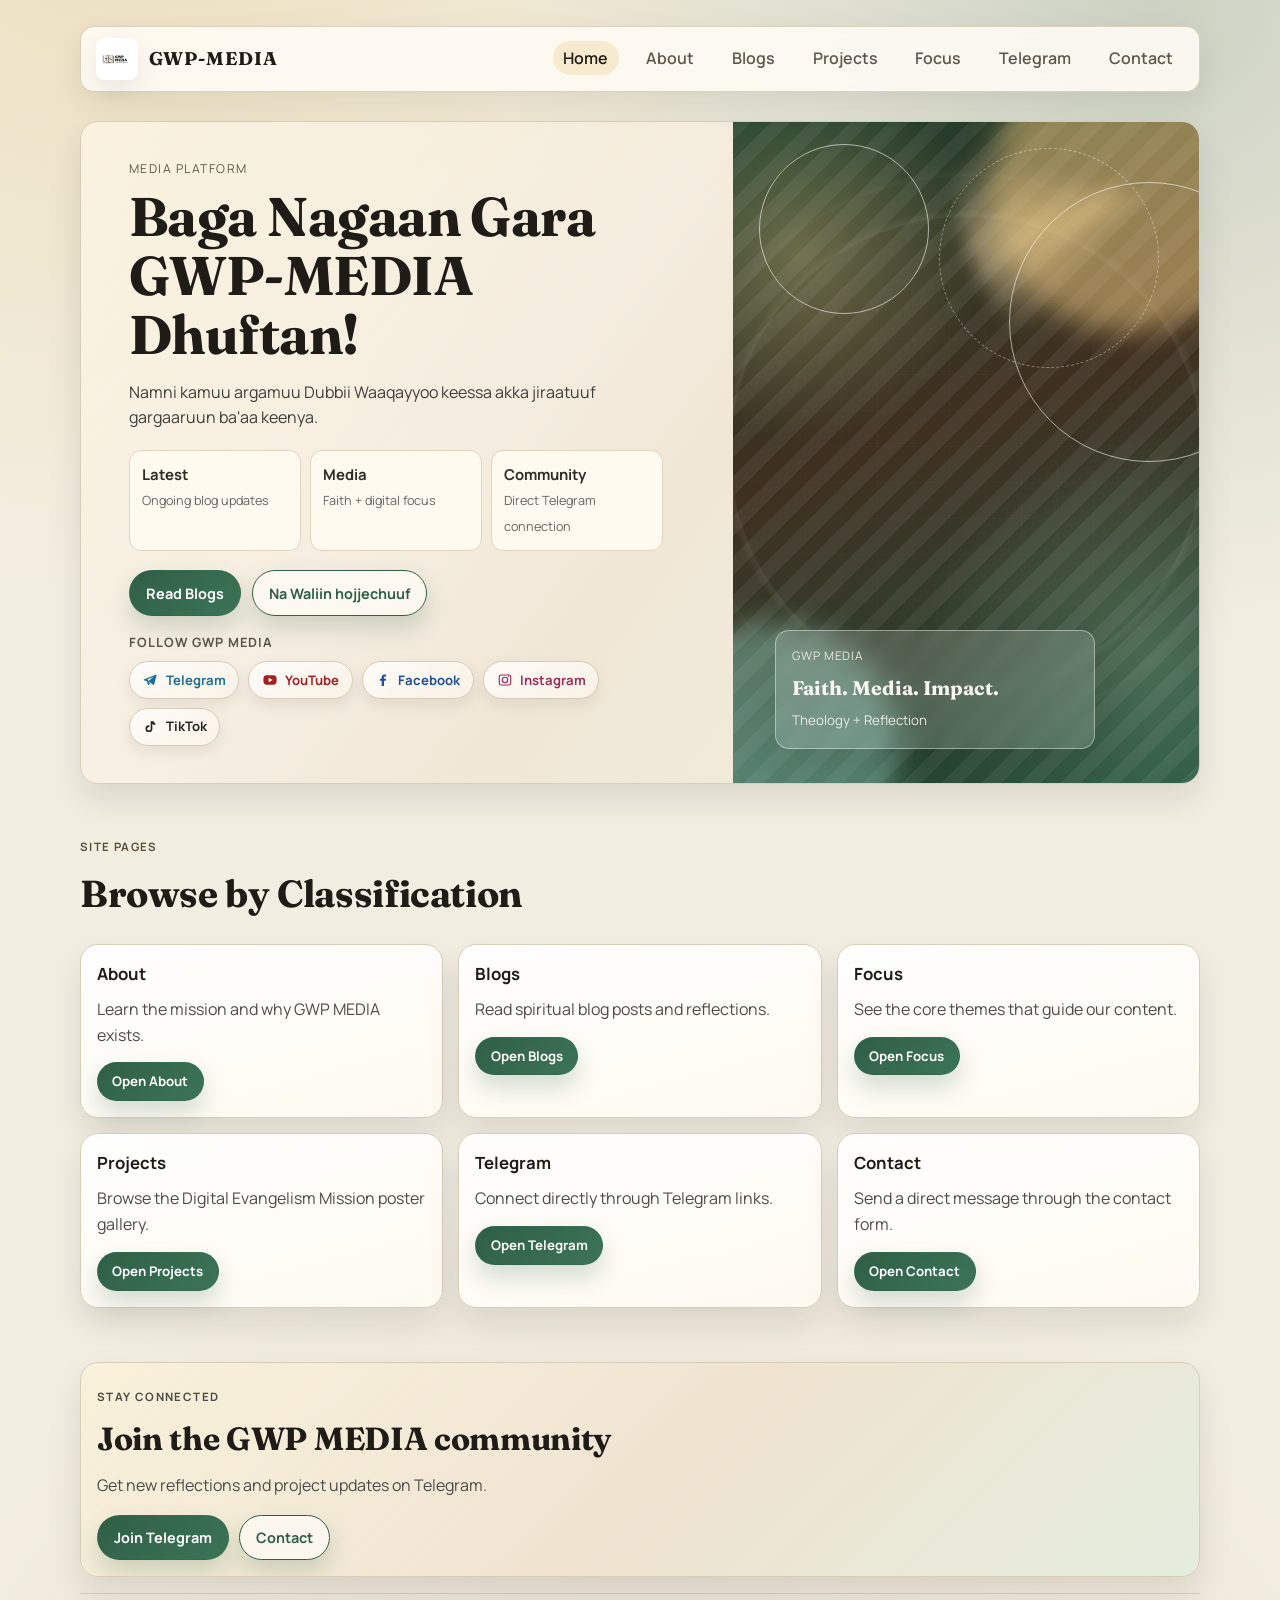
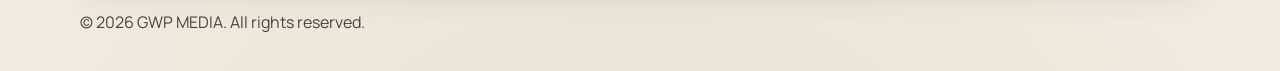
==== commit d84f0c02: "Add files via upload updated" ====
--- a/index.html
+++ b/index.html
@@ -82,6 +82,44 @@
           <a href="./blogs.html" class="btn">Read Blogs</a>
           <a href="./contact.html" class="btn btn-outline">Na Waliin hojjechuuf</a>
         </div>
+
+        <div class="social-links-wrap" aria-label="Social media links">
+          <p class="social-title">Follow GWP MEDIA</p>
+          <div class="social-links">
+            <a class="social-link social-telegram" href="https://t.me/Gosp22" target="_blank" rel="noopener noreferrer" aria-label="Telegram">
+              <svg viewBox="0 0 24 24" aria-hidden="true" focusable="false">
+                <path d="M21.6 4.2a1 1 0 0 0-1-.2L3.3 10.7a1 1 0 0 0 .1 1.9l3.9 1.3 1.5 4.8a1 1 0 0 0 1.8.3l2.2-3 3.9 3a1 1 0 0 0 1.6-.6l3.5-13.1a1 1 0 0 0-.2-1.1Zm-4 3-8.3 6.4-.9-2.9 9.2-3.5ZM10 16.3l.6-2 2.1 1.6-2.7.4Z"></path>
+              </svg>
+              <span>Telegram</span>
+            </a>
+            <a class="social-link social-youtube" href="https://youtube.com/@GWPofficial2025" target="_blank" rel="noopener noreferrer" aria-label="YouTube">
+              <svg viewBox="0 0 24 24" aria-hidden="true" focusable="false">
+                <path d="M21.4 7.4a2.8 2.8 0 0 0-2-2C17.6 5 12 5 12 5s-5.6 0-7.4.4a2.8 2.8 0 0 0-2 2A29.2 29.2 0 0 0 2 12a29.2 29.2 0 0 0 .6 4.6 2.8 2.8 0 0 0 2 2C6.4 19 12 19 12 19s5.6 0 7.4-.4a2.8 2.8 0 0 0 2-2A29.2 29.2 0 0 0 22 12a29.2 29.2 0 0 0-.6-4.6ZM10 15.5v-7l6 3.5-6 3.5Z"></path>
+              </svg>
+              <span>YouTube</span>
+            </a>
+            <a class="social-link social-facebook" href="https://facebook.com/yourpage" target="_blank" rel="noopener noreferrer" aria-label="Facebook">
+              <svg viewBox="0 0 24 24" aria-hidden="true" focusable="false">
+                <path d="M13.5 21v-8h2.7l.4-3h-3V8.1c0-.9.3-1.5 1.6-1.5h1.5V4c-.3 0-1.3-.1-2.5-.1-2.5 0-4.2 1.5-4.2 4.3V10H7.3v3h2.7v8h3.5Z"></path>
+              </svg>
+              <span>Facebook</span>
+            </a>
+            <a class="social-link social-instagram" href="https://instagram.com/yourusername" target="_blank" rel="noopener noreferrer" aria-label="Instagram">
+              <svg viewBox="0 0 24 24" aria-hidden="true" focusable="false">
+                <path d="M12 7.1A4.9 4.9 0 1 0 12 17a4.9 4.9 0 0 0 0-9.9Zm0 8.1a3.2 3.2 0 1 1 0-6.4 3.2 3.2 0 0 1 0 6.4Z"></path>
+                <path d="M17.8 3.6H6.2A3.6 3.6 0 0 0 2.6 7.2v9.6a3.6 3.6 0 0 0 3.6 3.6h11.6a3.6 3.6 0 0 0 3.6-3.6V7.2a3.6 3.6 0 0 0-3.6-3.6Zm1.9 13.2a1.9 1.9 0 0 1-1.9 1.9H6.2a1.9 1.9 0 0 1-1.9-1.9V7.2a1.9 1.9 0 0 1 1.9-1.9h11.6a1.9 1.9 0 0 1 1.9 1.9v9.6Z"></path>
+                <circle cx="17.5" cy="6.5" r="1.1"></circle>
+              </svg>
+              <span>Instagram</span>
+            </a>
+            <a class="social-link social-tiktok" href="https://www.tiktok.com/@yourusername" target="_blank" rel="noopener noreferrer" aria-label="TikTok">
+              <svg viewBox="0 0 24 24" aria-hidden="true" focusable="false">
+                <path d="M15.5 3.2h2.2c.2 1.4 1.1 2.6 2.3 3.2V9a7 7 0 0 1-4.5-1.6v7.1a5.1 5.1 0 1 1-4.5-5v2.5a2.6 2.6 0 1 0 2 2.5V3.2h2.5Z"></path>
+              </svg>
+              <span>TikTok</span>
+            </a>
+          </div>
+        </div>
       </div>
 
       <div class="hero-graphic" aria-hidden="true">
@@ -164,4 +202,3 @@
   </footer>
 </body>
 </html>
-
--- a/style.css
+++ b/style.css
@@ -177,6 +177,83 @@
   display: flex;
   gap: 0.7rem;
   flex-wrap: wrap;
+}
+
+.social-links-wrap {
+  margin-top: 1rem;
+}
+
+.social-title {
+  margin: 0 0 0.55rem;
+  font-size: 0.8rem;
+  text-transform: uppercase;
+  letter-spacing: 0.08em;
+  color: #5d5348;
+  font-weight: 700;
+}
+
+.social-links {
+  display: flex;
+  flex-wrap: wrap;
+  gap: 0.58rem;
+}
+
+.social-link {
+  display: inline-flex;
+  align-items: center;
+  gap: 0.45rem;
+  text-decoration: none;
+  border: 1px solid #d8ccb8;
+  border-radius: 999px;
+  padding: 0.46rem 0.78rem;
+  color: #2f2a24;
+  background:
+    linear-gradient(150deg, rgba(255, 255, 255, 0.82), rgba(250, 243, 231, 0.9));
+  box-shadow: 0 6px 15px rgba(25, 21, 16, 0.08);
+  transition: transform 0.2s ease, box-shadow 0.2s ease, border-color 0.2s ease;
+}
+
+.social-link svg {
+  width: 16px;
+  height: 16px;
+  display: block;
+  fill: currentColor;
+}
+
+.social-link span {
+  font-size: 0.82rem;
+  font-weight: 700;
+}
+
+.social-link:hover {
+  transform: translateY(-2px);
+  border-color: #bea374;
+  box-shadow: 0 10px 20px rgba(25, 21, 16, 0.12);
+}
+
+.social-link:focus-visible {
+  outline: 2px solid #1f564e;
+  outline-offset: 2px;
+}
+
+.social-telegram {
+  color: #1d6f93;
+}
+
+.social-youtube {
+  color: #a02323;
+}
+
+.social-facebook {
+  color: #234f9b;
+}
+
+.social-instagram {
+  color: #9b2f5a;
+}
+
+.social-tiktok {
+  color: #252525;
 }
 
 .btn {
@@ -1298,6 +1375,14 @@
     grid-template-columns: 1fr;
   }
 
+  .social-links {
+    gap: 0.45rem;
+  }
+
+  .social-link {
+    padding: 0.42rem 0.68rem;
+  }
+
   .cards {
     grid-template-columns: 1fr;
   }
@@ -1355,13 +1440,14 @@
 }
 
 .site-header {
+  position: static;
+}
+
+.navbar {
   position: sticky;
-  top: 0;
-  z-index: 200;
+  top: 0.4rem;
+  z-index: 220;
   backdrop-filter: blur(8px);
-}
-
-.navbar {
   margin-top: 0.4rem;
   padding: 0.7rem 0.95rem;
   border: 1px solid rgba(216, 205, 185, 0.9);
@@ -1465,7 +1551,7 @@
 }
 
 @media (max-width: 700px) {
-  .site-header {
+  .navbar {
     position: static;
     backdrop-filter: none;
   }
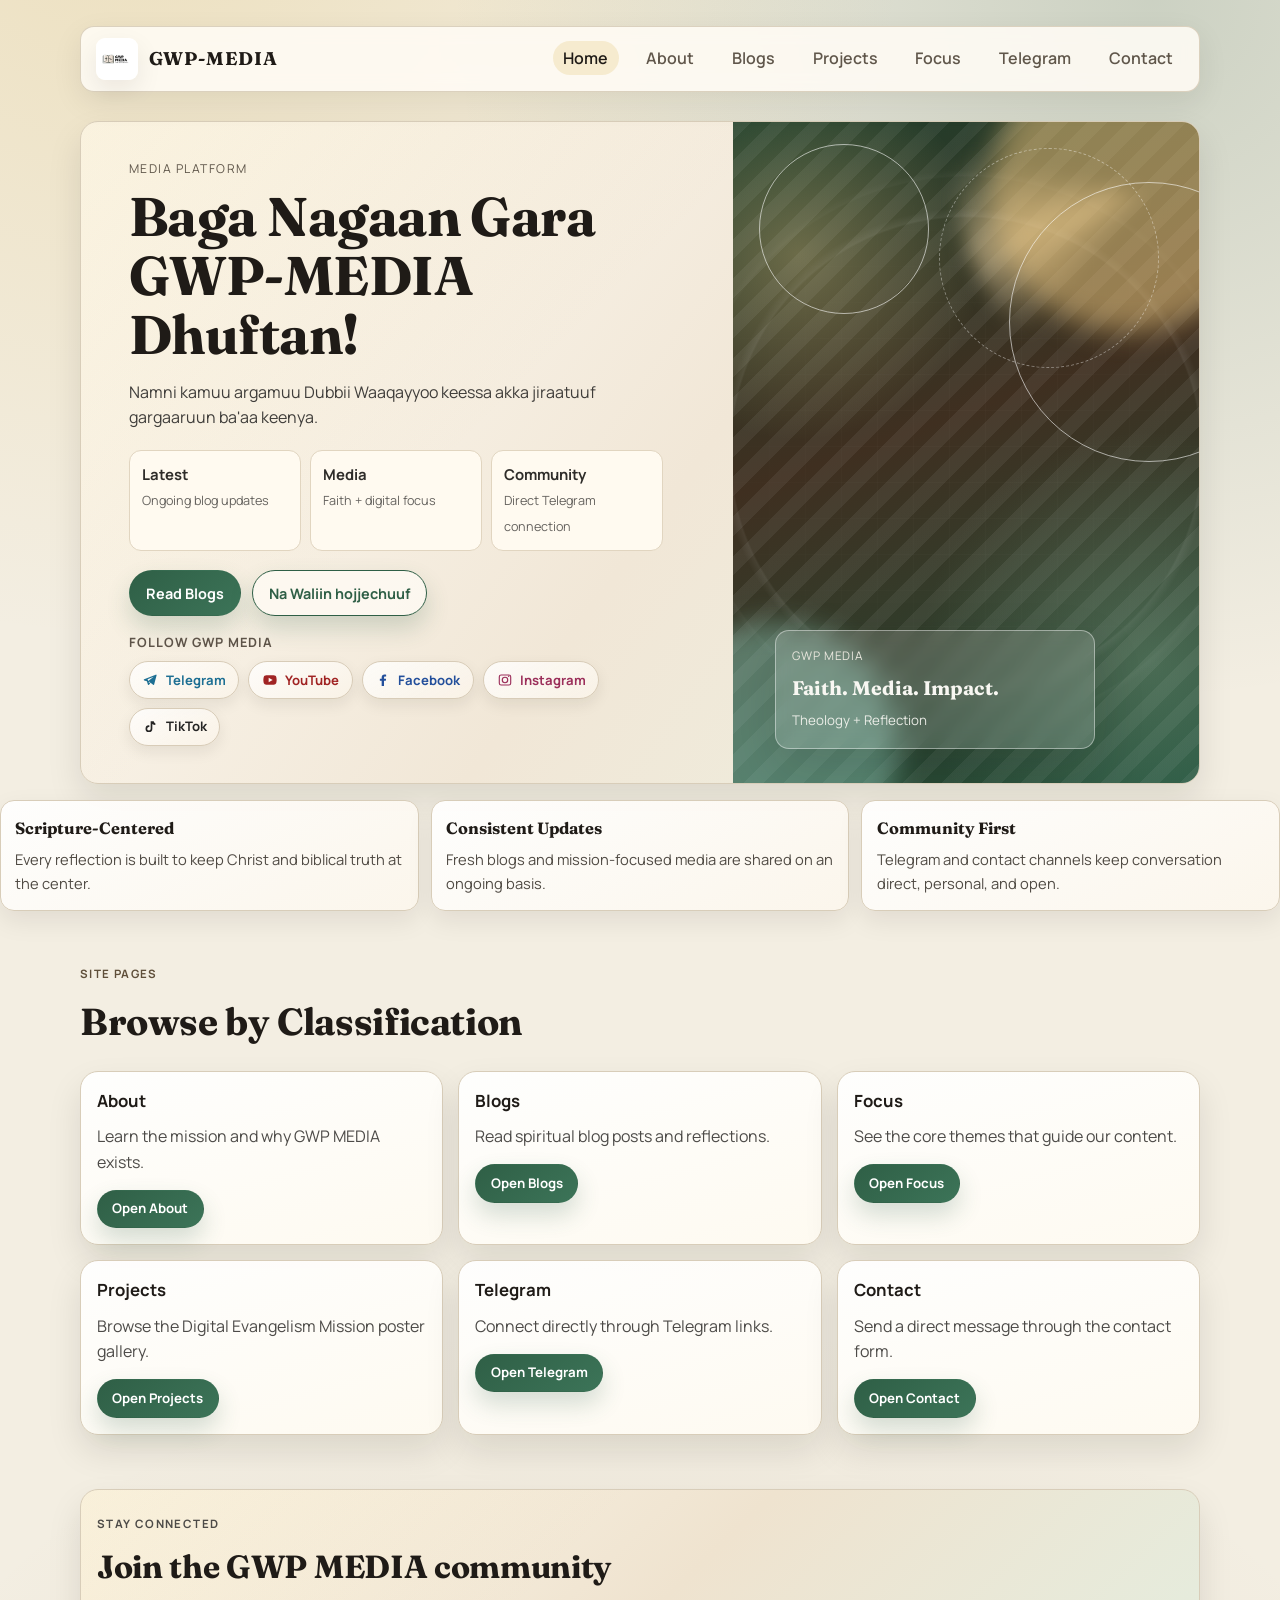
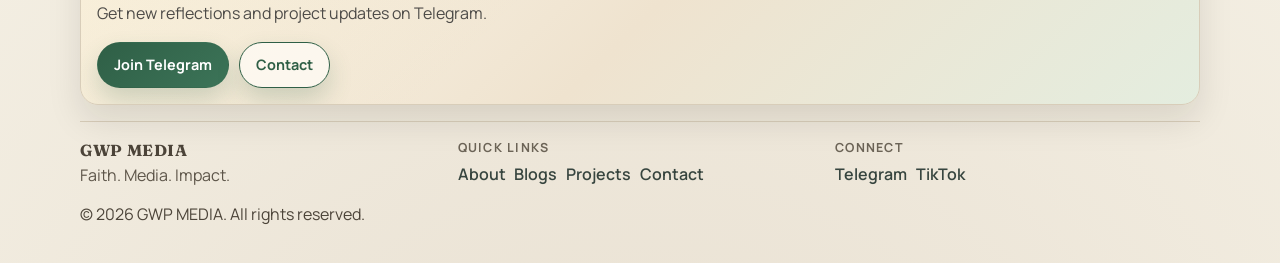
==== commit 770efaa4: "Add files via upload" ====
--- a/index.html
+++ b/index.html
@@ -39,6 +39,7 @@
   <script src="script.js" defer></script>
 </head>
 <body>
+  <a href="#main-content" class="skip-link">Skip to main content</a>
   <header class="site-header" id="home">
     <nav class="navbar" aria-label="Main navigation">
       <a href="./index.html" class="brand" aria-label="Go to home">
@@ -139,7 +140,22 @@
     </section>
   </header>
 
-  <main>
+  <main id="main-content">
+    <section class="credibility-strip reveal" aria-label="Why people trust GWP MEDIA">
+      <article class="cred-item">
+        <h2>Scripture-Centered</h2>
+        <p>Every reflection is built to keep Christ and biblical truth at the center.</p>
+      </article>
+      <article class="cred-item">
+        <h2>Consistent Updates</h2>
+        <p>Fresh blogs and mission-focused media are shared on an ongoing basis.</p>
+      </article>
+      <article class="cred-item">
+        <h2>Community First</h2>
+        <p>Telegram and contact channels keep conversation direct, personal, and open.</p>
+      </article>
+    </section>
+
     <section class="section">
       <div class="section-head">
         <p class="section-tag">Site Pages</p>
@@ -198,6 +214,28 @@
     </div>
   </section>
   <footer>
+    <div class="footer-grid">
+      <div>
+        <p class="footer-brand">GWP MEDIA</p>
+        <p class="footer-copy">Faith. Media. Impact.</p>
+      </div>
+      <div>
+        <p class="footer-title">Quick Links</p>
+        <p class="footer-links">
+          <a href="./about.html">About</a>
+          <a href="./blogs.html">Blogs</a>
+          <a href="./projects.html">Projects</a>
+          <a href="./contact.html">Contact</a>
+        </p>
+      </div>
+      <div>
+        <p class="footer-title">Connect</p>
+        <p class="footer-links">
+          <a href="https://t.me/Gosp22" target="_blank" rel="noopener noreferrer">Telegram</a>
+          <a href="https://www.tiktok.com/@yourusername" target="_blank" rel="noopener noreferrer">TikTok</a>
+        </p>
+      </div>
+    </div>
     <p>&copy; 2026 GWP MEDIA. All rights reserved.</p>
   </footer>
 </body>
--- a/style.css
+++ b/style.css
@@ -36,6 +36,27 @@
     radial-gradient(circle at 8% 10%, #ebe2cf 0%, transparent 40%),
     radial-gradient(circle at 90% 0%, #e3ecd9 0%, transparent 30%),
     var(--bg);
+}
+
+.skip-link {
+  position: absolute;
+  left: -9999px;
+  top: auto;
+  width: 1px;
+  height: 1px;
+  overflow: hidden;
+}
+
+.skip-link:focus {
+  left: 1rem;
+  top: 1rem;
+  width: auto;
+  height: auto;
+  padding: 0.55rem 0.8rem;
+  border-radius: 10px;
+  color: #fff;
+  background: #1f564e;
+  z-index: 2000;
 }
 
 img {
@@ -446,6 +467,34 @@
 
 .section {
   padding: 3.4rem 0;
+}
+
+.credibility-strip {
+  margin-top: 1rem;
+  display: grid;
+  grid-template-columns: repeat(3, minmax(0, 1fr));
+  gap: 0.75rem;
+}
+
+.cred-item {
+  border: 1px solid var(--line);
+  border-radius: 14px;
+  padding: 0.9rem;
+  background:
+    linear-gradient(155deg, rgba(255, 255, 255, 0.92) 0%, rgba(252, 246, 236, 0.92) 100%);
+  box-shadow: var(--shadow-soft);
+}
+
+.cred-item h2 {
+  margin: 0;
+  font-family: "Fraunces", serif;
+  font-size: 1.02rem;
+}
+
+.cred-item p {
+  margin: 0.45rem 0 0;
+  color: #4f4a43;
+  font-size: 0.92rem;
 }
 
 .section-head {
@@ -1258,6 +1307,49 @@
   margin: 0;
 }
 
+.footer-grid {
+  display: grid;
+  grid-template-columns: repeat(3, minmax(0, 1fr));
+  gap: 0.8rem;
+  margin-bottom: 0.85rem;
+}
+
+.footer-brand {
+  font-family: "Fraunces", serif;
+  font-weight: 700;
+  letter-spacing: 0.04em;
+}
+
+.footer-copy {
+  color: #5d5549;
+}
+
+.footer-title {
+  font-size: 0.78rem;
+  text-transform: uppercase;
+  letter-spacing: 0.1em;
+  color: #6c6457;
+  font-weight: 700;
+}
+
+.footer-links {
+  margin-top: 0.28rem;
+  display: flex;
+  flex-wrap: wrap;
+  gap: 0.42rem 0.55rem;
+}
+
+.footer-links a {
+  text-decoration: none;
+  color: #37453f;
+  font-weight: 600;
+}
+
+.footer-links a:hover {
+  color: #204d46;
+  text-decoration: underline;
+}
+
 @keyframes driftSlow {
   0%,
   100% {
@@ -1363,6 +1455,10 @@
   .cards {
     grid-template-columns: repeat(2, minmax(0, 1fr));
   }
+
+  .credibility-strip {
+    grid-template-columns: 1fr;
+  }
 }
 
 @media (max-width: 700px) {
@@ -1427,6 +1523,11 @@
 
   .related-grid {
     grid-template-columns: 1fr;
+  }
+
+  .footer-grid {
+    grid-template-columns: 1fr;
+    gap: 0.5rem;
   }
 }
 
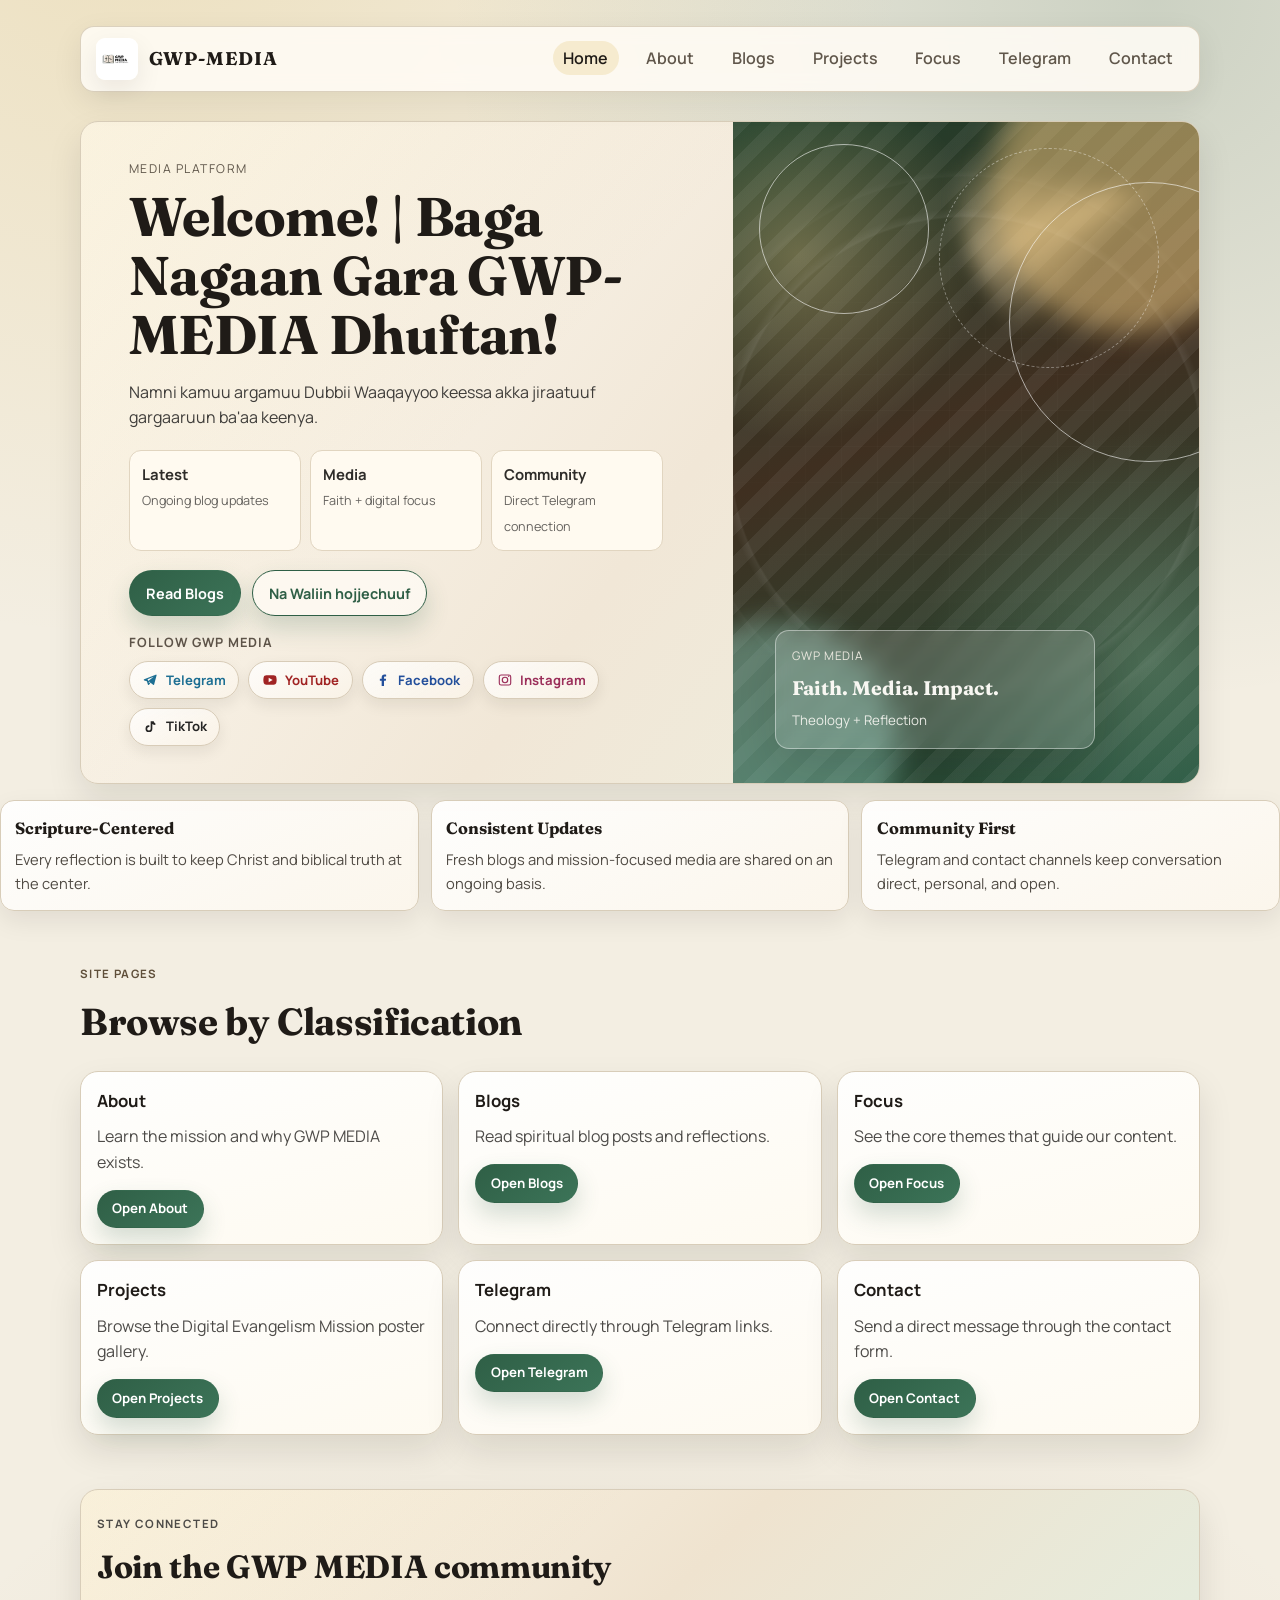
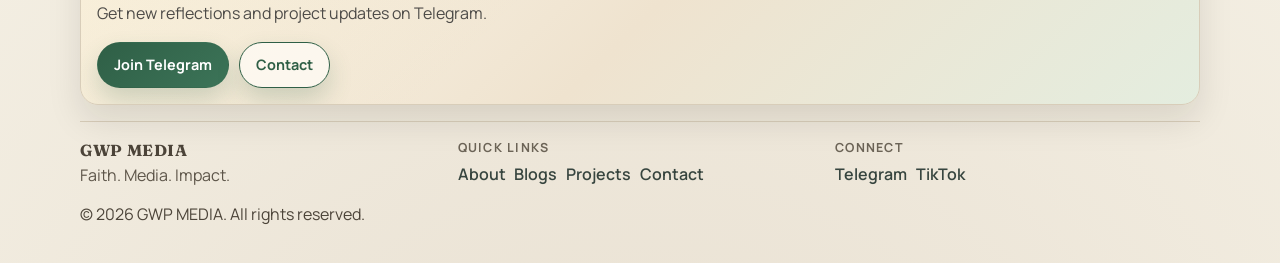
==== commit 8733f282: "Add files via upload" ====
--- a/index.html
+++ b/index.html
@@ -61,7 +61,7 @@
     <section class="hero" aria-label="Hero section">
       <div class="hero-copy">
         <p class="hero-kicker">Media Platform</p>
-        <h1>Baga Nagaan Gara GWP-MEDIA Dhuftan!</h1>
+        <h1> Welcome! | Baga Nagaan Gara GWP-MEDIA Dhuftan!</h1>
         <p class="hero-lead"><span lang="om">Namni kamuu argamuu Dubbii Waaqayyoo keessa akka jiraatuuf gargaaruun ba'aa keenya.</span></p>
 
         <div class="hero-metrics" aria-label="Site highlights">
